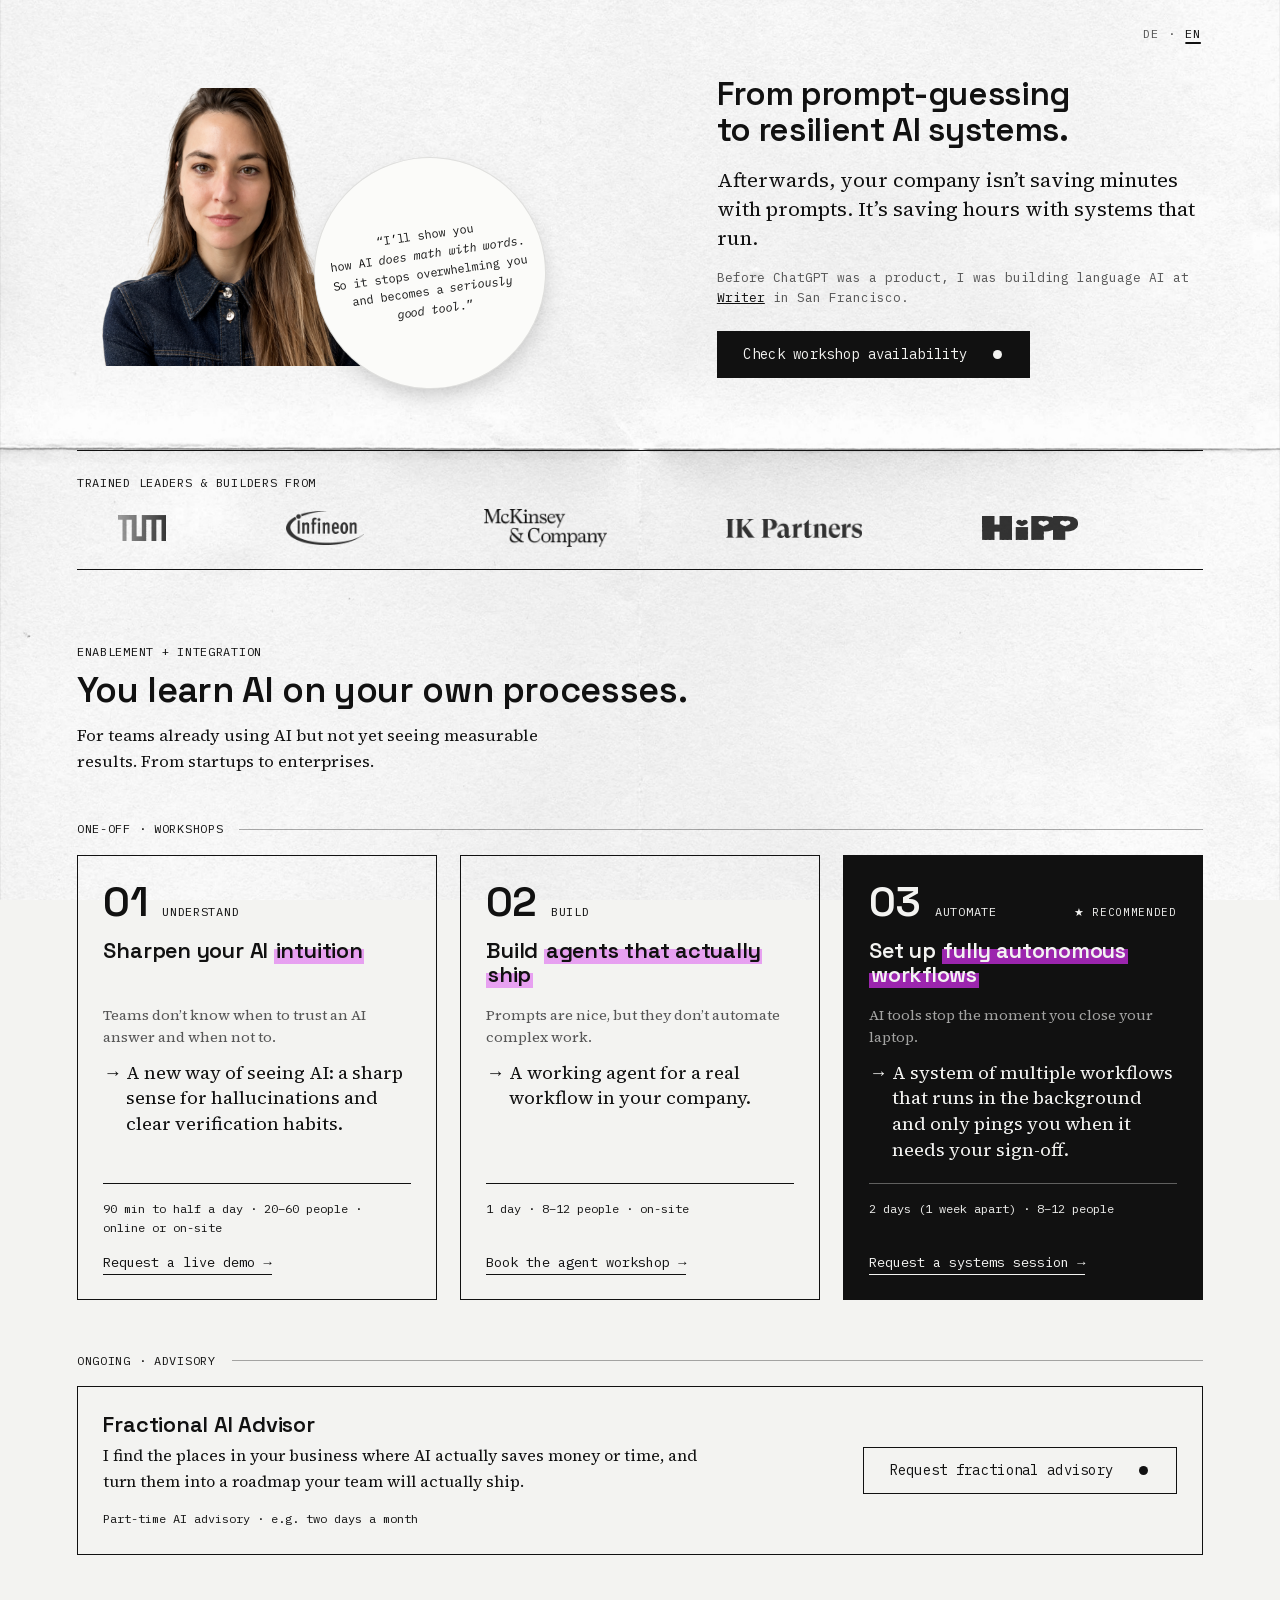
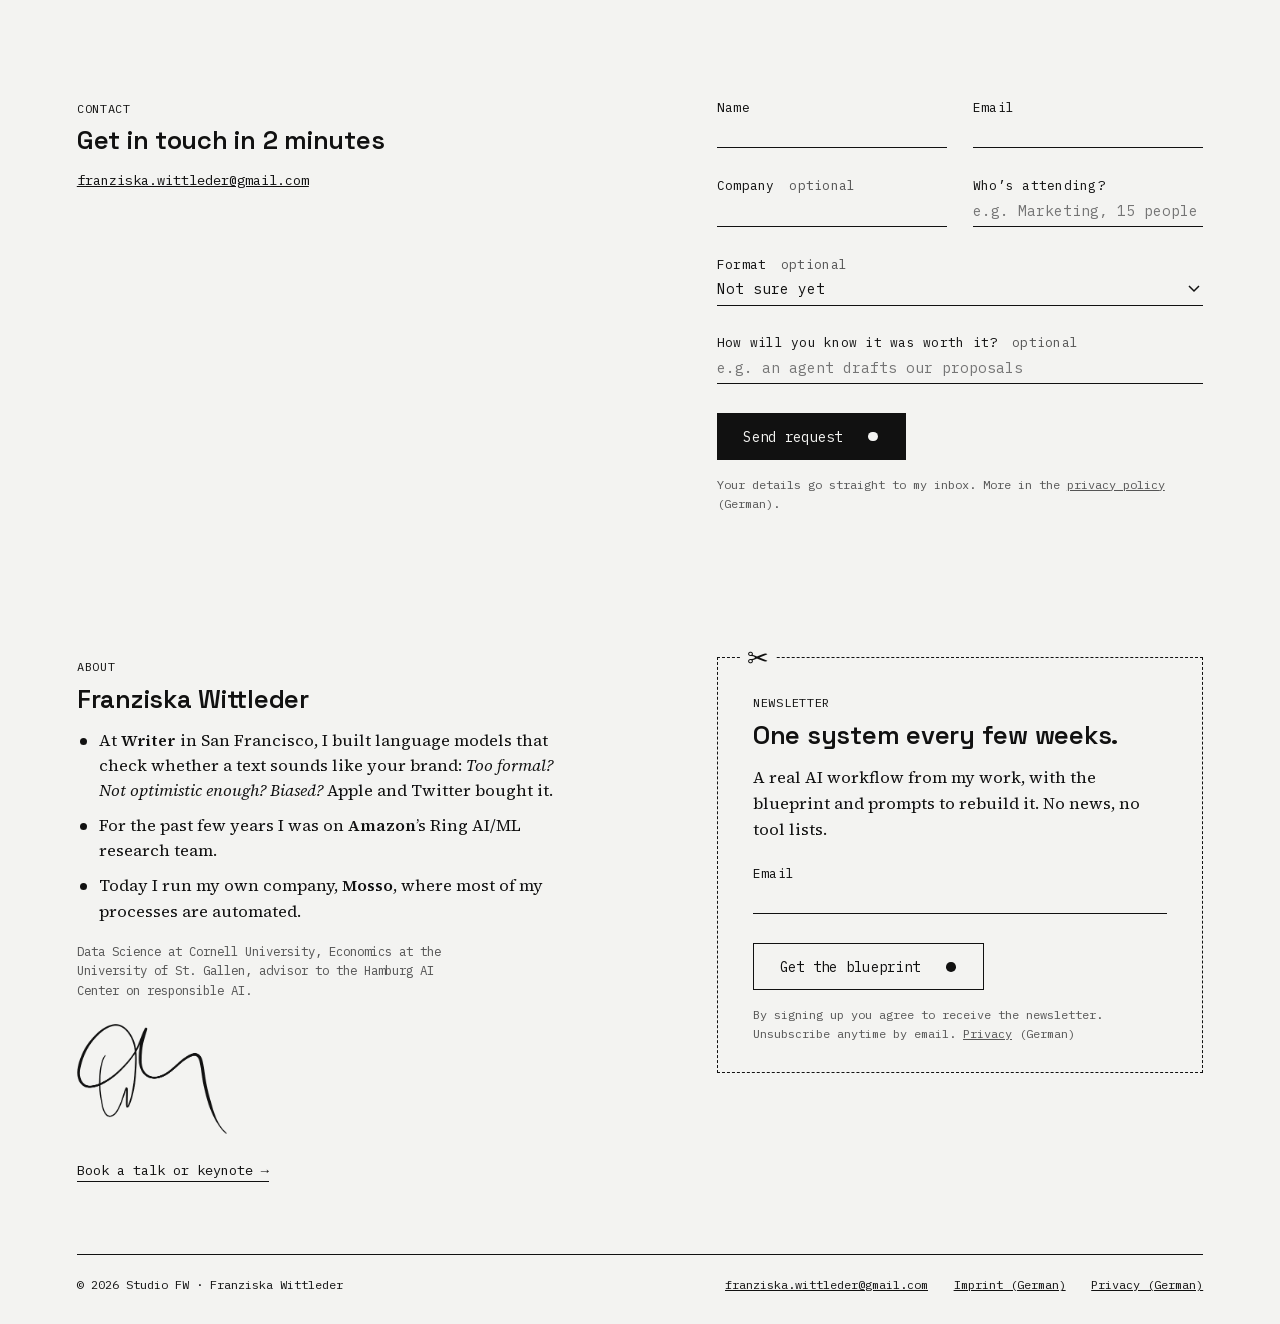
==== en/index.html @ 4290739c "Über: Hamburger AI Center für Responsible AI (DE/EN) Co-Authored-By: Claude Opus 5.5 <noreply@anthro" ====
<!doctype html>
<html lang="en">
<head>
  <meta charset="utf-8">
  <meta name="viewport" content="width=device-width, initial-scale=1, viewport-fit=cover">
  <meta name="theme-color" content="#f3f3f1">
  <title>Studio FW – AI workshops for teams</title>
  <meta name="description" content="AI workshops by Franziska Wittleder: from understanding AI to agents that ship to fully autonomous workflows.">
  <link rel="alternate" hreflang="de" href="https://www.studio-fw.com/">
  <link rel="alternate" hreflang="en" href="https://www.studio-fw.com/en/">
  <link rel="alternate" hreflang="x-default" href="https://www.studio-fw.com/">
  <link rel="stylesheet" href="../css/site.css?v=47">
</head>
<body>
  <nav class="lang-switch" aria-label="Choose language">
    <a href="../" lang="de" hreflang="de">DE</a>
    <span aria-hidden="true">·</span>
    <a href="./" lang="en" aria-current="page">EN</a>
  </nav>

  <main>

    <!-- Hero -->
    <section class="hero split">
      <div class="left">
        <figure class="portrait">
          <div class="photo-box">
            <img src="../img/portrait.png?v=2" alt="Franziska Wittleder">
          </div>
          <figcaption class="hero-quote"><span>“I’ll show you<br>how AI <em>does math with words</em>.<br>So it stops overwhelming you<br>and becomes a <em>seriously</em><br><em>good tool</em>.”</span></figcaption>
        </figure>
      </div>
      <div class="right">
        <h1>From prompt-guessing<br>to resilient AI&nbsp;systems.</h1>
        <div class="intro">
          <p class="promise">Afterwards, your company isn’t saving minutes with prompts. It’s saving hours with systems that run.</p>
          <p class="proof">Before ChatGPT was a product, I was building language AI at <a href="https://techcrunch.com/2026/08/13/writer-introduces-new-ai-model-and-upgraded-harness-to-contain-token-costs/" target="_blank" rel="noopener">Writer</a> in San Francisco.</p>
        </div>
        <a class="cta primary" href="#anfrage">Check workshop availability</a>
      </div>
    </section>

    <!-- Logo-Band -->
    <div class="logos">
      <p class="label">Trained leaders &amp; builders from</p>
      <div class="logo-row">
        <div class="logo-track">
          <div class="logo-set">
            <img class="tum" src="../img/logos/tum.png" alt="Technische Universität München">
            <img class="infineon" src="../img/logos/infineon.png" alt="Infineon">
            <img class="mckinsey" src="../img/logos/mckinsey.png" alt="McKinsey &amp; Company">
            <img class="ik" src="../img/logos/ik-partners.png" alt="IK Partners">
            <img class="hipp" src="../img/logos/hipp.png" alt="HiPP">
            <img class="dhl" src="../img/logos/dhl.png" alt="DHL">
          </div>
          <!-- second pass for the endless loop, hidden from screen readers -->
          <div class="logo-set" aria-hidden="true">
            <img class="tum" src="../img/logos/tum.png" alt="">
            <img class="infineon" src="../img/logos/infineon.png" alt="">
            <img class="mckinsey" src="../img/logos/mckinsey.png" alt="">
            <img class="ik" src="../img/logos/ik-partners.png" alt="">
            <img class="hipp" src="../img/logos/hipp.png" alt="">
            <img class="dhl" src="../img/logos/dhl.png" alt="">
          </div>
        </div>
      </div>
    </div>

    <!-- Framework -->
    <section id="framework">
      <div class="framework-head">
        <p class="label">Enablement + Integration</p>
        <h2>You learn AI on your own processes.</h2>
        <p class="for-whom">For teams already using AI but not yet seeing measurable results. From startups to enterprises.</p>
      </div>

      <p class="offer-kind">One-off · Workshops</p>
      <div class="phases">
      <article class="phase">
        <p class="phase-num"><span class="num">01</span><span class="verb">Understand</span></p>
        <h3>Sharpen your AI <mark class="hl">intuition</mark></h3>
        <p class="before">Teams don’t know when to trust an AI answer and when not to.</p>
        <p class="after">A new way of seeing AI: a sharp sense for hallucinations and clear verification habits.</p>
        <p class="facts">90 min to half a day · 20–60 people · online or on-site</p>
        <a class="phase-link" href="#anfrage" data-format="phase1">Request a live demo →</a>
      </article>

      <article class="phase">
        <p class="phase-num"><span class="num">02</span><span class="verb">Build</span></p>
        <h3>Build <mark class="hl">agents that actually ship</mark></h3>
        <p class="before">Prompts are nice, but they don’t automate complex work.</p>
        <p class="after">A working agent for a real workflow in your company.</p>
        <p class="facts">1 day · 8–12 people · on-site</p>
        <a class="phase-link" href="#anfrage" data-format="phase2">Book the agent workshop →</a>
      </article>

      <article class="phase featured">
        <p class="phase-num"><span class="num">03</span><span class="verb">Automate</span><span class="badge">★ Recommended</span></p>
        <h3>Set up <mark class="hl">fully autonomous workflows</mark></h3>
        <p class="before">AI tools stop the moment you close your laptop.</p>
        <p class="after">A system of multiple workflows that runs in the background and only pings you when it needs your sign-off.</p>
        <p class="facts">2 days (1 week apart) · 8–12 people</p>
        <a class="phase-link" href="#anfrage" data-format="phase3">Request a systems session →</a>
      </article>
      </div>

      <!-- Ongoing advisory: full width -->
      <p class="offer-kind offer-kind-later">Ongoing · Advisory</p>
      <div class="advisor">
        <div>
          <h3>Fractional AI Advisor</h3>
          <p class="advisor-text">I find the places in your business where AI actually saves money or time, and turn them into a roadmap your team will actually ship.</p>
          <p class="facts">Part-time AI advisory · e.g. two days a month</p>
        </div>
        <a class="cta" href="#anfrage" data-format="advisor">Request fractional advisory</a>
      </div>
    </section>

    <!-- Request form: fields in pairs -->
    <section id="anfrage" class="split contact">
      <div>
        <p class="label">Contact</p>
        <h2 style="margin-top:0.6rem">Get in touch in 2 minutes</h2>
        <a class="mail" href="mailto:franziska.wittleder@gmail.com">franziska.wittleder@gmail.com</a>
      </div>
      <div>
        <form id="request-form" data-subject="[EN] Anfrage">
          <div class="field-grid">
            <div class="field">
              <input id="r-name" name="name" type="text" autocomplete="name" required>
              <label for="r-name">Name</label>
            </div>
            <div class="field">
              <input id="r-email" name="email" type="email" autocomplete="email" required>
              <label for="r-email">Email</label>
            </div>
            <div class="field">
              <input id="r-company" name="company" type="text" autocomplete="organization">
              <label for="r-company">Company <span class="opt">optional</span></label>
            </div>
            <div class="field">
              <input id="r-who" name="who" type="text" placeholder="e.g. Marketing, 15 people" required>
              <label for="r-who">Who’s attending?</label>
            </div>
            <div class="field field-wide">
              <select id="r-format" name="format">
                <option value="offen">Not sure yet</option>
                <option value="phase1">Phase 1 – Sharpen your AI intuition</option>
                <option value="phase2">Phase 2 – Build agents that actually ship</option>
                <option value="phase3">Phase 3 – Fully autonomous workflows</option>
                <option value="talk">Talk / keynote</option>
                <option value="advisor">Ongoing advisory (fractional advisor)</option>
              </select>
              <label for="r-format">Format <span class="opt">optional</span></label>
            </div>
            <div class="field field-wide">
              <input id="r-goal" name="goal" type="text" placeholder="e.g. an agent drafts our proposals">
              <label for="r-goal">How will you know it was worth it? <span class="opt">optional</span></label>
            </div>
          </div>
          <input class="hp" type="text" name="_honey" tabindex="-1" autocomplete="off" aria-hidden="true">
          <button class="cta primary" type="submit">Send request</button>
          <p class="form-note">Your details go straight to my inbox. More in the <a href="../datenschutz.html#anfrage">privacy policy</a> (German).</p>
          <p class="form-error" hidden></p>
        </form>
        <p class="thanks" hidden>Thanks! Got it. I’ll get back to you within 24 hours with concrete dates.</p>
      </div>
    </section>

    <!-- About and newsletter side by side -->
    <section class="duo">
      <div class="about">
        <p class="label">About</p>
        <h2 style="margin-top:0.6rem">Franziska Wittleder</h2>
        <ul class="about-list">
          <li>At <strong>Writer</strong> in San Francisco, I built language models that check whether a text sounds like your brand: <em>Too formal? Not optimistic enough? Biased?</em> Apple and Twitter bought it.</li>
          <li>For the past few years I was on <strong>Amazon</strong>’s Ring AI/ML research team.</li>
          <li>Today I run my own company, <strong>Mosso</strong>, where most of my processes are automated.</li>
        </ul>
        <p class="about-small">Data Science at Cornell University, Economics at the University of St. Gallen, advisor to the Hamburg AI Center on responsible AI.</p>
        <img class="signature" src="../img/unterschrift.png" alt="Signature of Franziska Wittleder">
        <p class="about-links"><a class="phase-link" href="#anfrage" data-format="talk">Book a talk or keynote →</a></p>
      </div>

      <!-- Newsletter as a cut-out coupon -->
      <div class="coupon newsletter">
        <p class="label">Newsletter</p>
        <h2 style="margin-top:0.6rem">One system every few weeks.</h2>
        <p class="newsletter-lead">A real AI workflow from my work, with the blueprint and prompts to rebuild it. No news, no tool lists.</p>
        <form id="newsletter-form" data-subject="[EN] Newsletter-Anmeldung">
          <div class="field">
            <input id="email" name="email" type="email" autocomplete="email" required>
            <label for="email">Email</label>
          </div>
          <input class="hp" type="text" name="_honey" tabindex="-1" autocomplete="off" aria-hidden="true">
          <button class="cta" type="submit">Get the blueprint</button>
          <p class="form-note">By signing up you agree to receive the newsletter. Unsubscribe anytime by email. <a href="../datenschutz.html#newsletter">Privacy</a> (German)</p>
          <p class="form-error" hidden></p>
        </form>
        <p class="thanks" hidden>Thanks! You’re in.</p>
      </div>
    </section>
  </main>

  <footer>
    <span>© 2026 Studio FW · Franziska Wittleder</span>
    <nav class="footer-links">
      <a href="mailto:franziska.wittleder@gmail.com">franziska.wittleder@gmail.com</a>
      <a href="../impressum.html" hreflang="de">Imprint (German)</a>
      <a href="../datenschutz.html" hreflang="de">Privacy (German)</a>
    </nav>
  </footer>

  <script src="../js/forms.js?v=14"></script>
</body>
</html>
---- css/site.css ----
/* Schriften lokal (SIL Open Font License), kein Abruf bei Google */
@font-face {
  font-family: 'IBM Plex Mono';
  font-style: italic;
  font-weight: 400;
  font-display: swap;
  src: url('../fonts/ibm-plex-mono-400-italic.woff2') format('woff2');
  unicode-range: U+0000-00FF, U+0131, U+0152-0153, U+02BB-02BC, U+02C6, U+02DA, U+02DC, U+0304, U+0308, U+0329, U+2000-206F, U+20AC, U+2122, U+2191, U+2193, U+2212, U+2215, U+FEFF, U+FFFD;
}

@font-face {
  font-family: 'Source Serif 4';
  font-style: italic;
  font-weight: 400;
  font-display: swap;
  src: url('../fonts/source-serif-4-italic.woff2') format('woff2');
  unicode-range: U+0000-00FF, U+0131, U+0152-0153, U+02BB-02BC, U+02C6, U+02DA, U+02DC, U+0304, U+0308, U+0329, U+2000-206F, U+20AC, U+2122, U+2191, U+2193, U+2212, U+2215, U+FEFF, U+FFFD;
}

@font-face {
  font-family: 'Source Serif 4';
  font-style: normal;
  font-weight: 400;
  font-display: swap;
  src: url('../fonts/source-serif-4-normal.woff2') format('woff2');
  unicode-range: U+0000-00FF, U+0131, U+0152-0153, U+02BB-02BC, U+02C6, U+02DA, U+02DC, U+0304, U+0308, U+0329, U+2000-206F, U+20AC, U+2122, U+2191, U+2193, U+2212, U+2215, U+FEFF, U+FFFD;
}

@font-face {
  font-family: 'Source Serif 4';
  font-style: normal;
  font-weight: 600;
  font-display: swap;
  src: url('../fonts/source-serif-4-normal.woff2') format('woff2');
  unicode-range: U+0000-00FF, U+0131, U+0152-0153, U+02BB-02BC, U+02C6, U+02DA, U+02DC, U+0304, U+0308, U+0329, U+2000-206F, U+20AC, U+2122, U+2191, U+2193, U+2212, U+2215, U+FEFF, U+FFFD;
}

@font-face {
  font-family: 'IBM Plex Mono';
  font-style: normal;
  font-weight: 400;
  font-display: swap;
  src: url('../fonts/ibm-plex-mono-400.woff2') format('woff2');
  unicode-range: U+0000-00FF, U+0131, U+0152-0153, U+02BB-02BC, U+02C6, U+02DA, U+02DC, U+0304, U+0308, U+0329, U+2000-206F, U+20AC, U+2122, U+2191, U+2193, U+2212, U+2215, U+FEFF, U+FFFD;
}

@font-face {
  font-family: 'IBM Plex Mono';
  font-style: normal;
  font-weight: 500;
  font-display: swap;
  src: url('../fonts/ibm-plex-mono-500.woff2') format('woff2');
  unicode-range: U+0000-00FF, U+0131, U+0152-0153, U+02BB-02BC, U+02C6, U+02DA, U+02DC, U+0304, U+0308, U+0329, U+2000-206F, U+20AC, U+2122, U+2191, U+2193, U+2212, U+2215, U+FEFF, U+FFFD;
}

@font-face {
  font-family: 'Space Grotesk';
  font-style: normal;
  font-weight: 500;
  font-display: swap;
  src: url('../fonts/space-grotesk-500.woff2') format('woff2');
  unicode-range: U+0000-00FF, U+0131, U+0152-0153, U+02BB-02BC, U+02C6, U+02DA, U+02DC, U+0304, U+0308, U+0329, U+2000-206F, U+20AC, U+2122, U+2191, U+2193, U+2212, U+2215, U+FEFF, U+FFFD;
}

@font-face {
  font-family: 'Space Grotesk';
  font-style: normal;
  font-weight: 600;
  font-display: swap;
  src: url('../fonts/space-grotesk-500.woff2') format('woff2');
  unicode-range: U+0000-00FF, U+0131, U+0152-0153, U+02BB-02BC, U+02C6, U+02DA, U+02DC, U+0304, U+0308, U+0329, U+2000-206F, U+20AC, U+2122, U+2191, U+2193, U+2212, U+2215, U+FEFF, U+FFFD;
}

:root {
  --ink: #111;
  --muted: #555;
  --paper: #f3f3f1;
  --serif: "Source Serif 4", Georgia, serif;
  --mono: "IBM Plex Mono", ui-monospace, Menlo, monospace;
  --plum: #8e4585;
  --neon-plum: 214, 46, 240; /* Neon-Pflaume als RGB, für Marker mit Transparenz */
  --gutter: 6vw;
}

* { box-sizing: border-box; margin: 0; padding: 0; }

html { scroll-behavior: smooth; }

body {
  min-height: 100vh;
  background-color: var(--paper);
  font-family: "IBM Plex Mono", ui-monospace, Menlo, monospace;
  color: var(--ink);
  overflow-x: hidden;
}

/* Papier-Foto hochkant: Knick liegt waagerecht in der Mitte */
body::before {
  content: "";
  position: fixed;
  inset: 0;
  pointer-events: none;
  z-index: 0;
  background: url("../img/paper-hoch.jpg") center / cover no-repeat;
}

main {
  position: relative;
  z-index: 1;
}

/* Grundraster: zwei Papierhälften */
.split {
  display: grid;
  grid-template-columns: 1fr 1fr;
}

.split > * {
  padding: 0 var(--gutter);
}

section {
  padding: 8vh 0;
}

h1, h2, h3 {
  font-family: "Space Grotesk", system-ui, sans-serif;
  font-weight: 600;
  letter-spacing: -0.01em;
}

h2 {
  font-size: clamp(1.4rem, 2vw, 1.85rem);
  line-height: 1.08;
}

/* Fließtext in Serif (warm, gut lesbar); Mono bleibt für Labels, Buttons, Eckdaten */
p,
dd,
.legal li {
  font-family: var(--serif);
  font-size: 1.02rem;
  line-height: 1.6;
}

.label,
.phase-num,
.verb,
.form-note,
.form-error {
  font-family: var(--mono);
}

.label {
  font-size: 0.75rem;
  letter-spacing: 0.06em;
  text-transform: uppercase;
}

a { color: inherit; }

/* ---------- Sprachschalter DE · EN ---------- */
.lang-switch {
  position: absolute;
  top: 1.1rem;
  right: var(--gutter);
  z-index: 3;
  display: flex;
  align-items: center;
  gap: 0.45rem;
  font-family: var(--mono);
  font-size: 0.75rem;
  letter-spacing: 0.06em;
  color: var(--muted);
}

.lang-switch a {
  display: inline-flex;
  align-items: center;
  min-height: 32px;
  padding: 0 0.15rem;
  color: var(--muted);
  text-decoration: none;
}

.lang-switch a:hover { color: var(--ink); }

.lang-switch a[aria-current="page"] {
  color: var(--ink);
  text-decoration: underline;
  text-decoration-thickness: 1.5px;
  text-underline-offset: 4px;
}

/* ---------- Hero ---------- */
/* Hero füllt genau die obere Papierhälfte: alles Wichtige steht über dem Knick */
.hero {
  min-height: 50vh;
  min-height: 50svh;
  align-items: center;
  padding: 3.5vh 0 3vh;
}

.hero .left {
  display: flex;
  justify-content: center;
}

/* Foto mit Zitat rechts daneben */
.portrait {
  display: flex;
  align-items: center;
  max-width: 100%;
}

.photo-box {
  flex: none;
  /* Breite so, dass das Foto über den Knick passt */
  /* Format kommt aus dem Foto selbst (von Franziska zugeschnitten) */
  width: min(21vw, 300px, calc((50vh - 100px) * 0.95));
}

/* Zitat als runder Aufkleber, ragt leicht ins Foto */
.hero-quote {
  position: relative;
  z-index: 1;
  flex: none;
  display: flex;
  align-items: center;
  justify-content: center;
  width: 14.5rem;
  height: 14.5rem;
  margin-left: -3rem;
  margin-top: 20%;
  border-radius: 50%;
  background: #fbfbf9;
  border: 1px solid rgba(17, 17, 17, 0.12);
  box-shadow: 0 10px 24px -8px rgba(0, 0, 0, 0.25);
  transform: rotate(-8deg);
  text-align: center;
  white-space: nowrap;
  font-family: var(--mono);
  font-size: 0.74rem;
  line-height: 1.6;
}


.photo-box img {
  display: block;
  width: 100%;
  height: auto;
}

.hero h1 {
  font-size: clamp(1.7rem, min(2.6vw, 4.4vh), 2.4rem);
  line-height: 1.06;
  max-width: 22ch;
}

.hero .intro {
  margin-top: 1.2rem;
  max-width: 34rem;
}

/* ein Satz Versprechen, darunter der Beweis als ruhige Zeile */
.hero .promise {
  font-size: 1.25rem;
  line-height: 1.45;
}

.hero .proof {
  margin-top: 0.9rem;
  font-family: var(--mono);
  font-size: 0.8rem;
  line-height: 1.6;
  color: var(--muted);
}

.hero .proof a { color: var(--ink); }

.hero .cta { margin-top: 1.4rem; }

/* Button mit Punkt */
.cta {
  display: inline-flex;
  align-items: center;
  gap: 1.6rem;
  padding: 0.85rem 1.7rem 0.85rem 1.6rem;
  border: 1.5px solid var(--ink);
  background: transparent;
  font: inherit;
  font-size: 0.88rem;
  letter-spacing: 0.02em;
  color: var(--ink);
  text-decoration: none;
  cursor: pointer;
  transition: background-color 0.2s, color 0.2s;
}

.cta::after {
  content: "";
  flex: none;
  width: 0.6rem;
  height: 0.6rem;
  border-radius: 50%;
  background: currentColor;
}

.cta:hover,
.cta:focus-visible {
  background: var(--ink);
  color: var(--paper);
  outline: none;
}

/* Hauptaktion: in Tinte gefüllt, damit sie sich von Nebenaktionen abhebt */
.cta.primary {
  background: var(--ink);
  color: var(--paper);
}

.cta.primary:hover,
.cta.primary:focus-visible {
  background: transparent;
  color: var(--ink);
}

/* ---------- Logo-Band ---------- */
.logos {
  padding: 2.4vh 0;
  border-top: 1.5px solid var(--ink);
  border-bottom: 1.5px solid var(--ink);
  margin: 0 var(--gutter);
}

.logo-row {
  margin-top: 1.1rem;
  overflow: hidden;
  container-type: inline-size;
  /* weiche Kanten links und rechts */
  -webkit-mask-image: linear-gradient(to right, transparent, #000 8%, #000 92%, transparent);
          mask-image: linear-gradient(to right, transparent, #000 8%, #000 92%, transparent);
}

/* Laufband: zwei gleiche Durchläufe, jeder genau so breit wie das sichtbare Band.
   So ist zu jedem Zeitpunkt jedes Logo genau einmal zu sehen. */
.logo-track {
  display: flex;
  width: max-content;
  animation: logos-laufen 40s linear infinite;
}
.logo-row:hover .logo-track { animation-play-state: paused; }

.logo-set {
  flex: none;
  display: flex;
  align-items: center;
  justify-content: space-around;
  gap: 2.4rem;
  min-width: calc(100cqw + 12rem);
  padding-right: 2.4rem;
}

@keyframes logos-laufen {
  from { transform: translateX(0); }
  to   { transform: translateX(-50%); }
}

/* Wer weniger Bewegung will, sieht die Logos ruhig nebeneinander */
@media (prefers-reduced-motion: reduce) {
  .logo-row { -webkit-mask-image: none; mask-image: none; }
  .logo-track { animation: none; width: auto; }
  .logo-set { min-width: 0; width: 100%; flex-wrap: wrap; justify-content: space-between; gap: 1.6rem 2.4rem; padding-right: 0; }
  .logo-set[aria-hidden="true"] { display: none; }
}

/* Höhen optisch angeglichen: breite Wortmarken kleiner, kompakte größer */
.logo-row img {
  display: block;
  height: 24px;
  width: auto;
  opacity: 0.85;
}

.logo-row .tum { height: 26px; }
.logo-row .mckinsey { height: 38px; opacity: 1; }
.logo-row .ik { height: 19px; }
.logo-row .infineon { height: 34px; }
.logo-row .hipp { height: 24px; }
.logo-row .dhl { height: 17px; }

/* ---------- Framework: das Herzstück der Seite ---------- */
.framework-head { margin: 0 var(--gutter); }
.framework-head h2 {
  margin-top: 0.6rem;
  max-width: 36ch;
  font-size: clamp(1.8rem, 2.8vw, 2.6rem);
}

/* Drei Phasen als Karten nebeneinander */
.phases {
  display: grid;
  grid-template-columns: repeat(3, 1fr);
  grid-template-rows: repeat(6, auto);
  column-gap: 1.4rem;
  row-gap: 0;
  margin: 5vh var(--gutter) 0;
}

/* Subgrid: gleiche Zeilen aller Karten stehen auf gleicher Höhe */
.phase {
  display: grid;
  grid-row: span 6;
  grid-template-rows: subgrid;
  row-gap: 0;
  padding: 1.6rem 1.6rem 1.5rem;
  border: 1.5px solid var(--ink);
}

/* Kopfzeile: Nummer · Stichwort (· Empfehlung) */
.phase-num {
  display: flex;
  align-items: baseline;
  gap: 0.9rem;
  font-size: 0.75rem;
  letter-spacing: 0.06em;
  text-transform: uppercase;
}

.phase-num .num {
  font-family: "Space Grotesk", system-ui, sans-serif;
  font-weight: 600;
  font-size: 2.6rem;
  line-height: 1;
  letter-spacing: -0.02em;
}

.phase-num { flex-wrap: wrap; }
.phase-num .badge { margin-left: auto; white-space: nowrap; }

.phase h3 {
  margin-top: 1rem;
  font-size: clamp(1.25rem, 1.7vw, 1.55rem);
  line-height: 1.12;
}

/* Vorher → Nachher statt Labels */
.phase .before {
  margin-top: 1.1rem;
  font-size: 0.9rem;
  line-height: 1.5;
  color: var(--muted);
}

.phase .after {
  margin-top: 0.7rem;
  padding-left: 1.4rem;
  text-indent: -1.4rem;
  font-size: 1.15rem;
  line-height: 1.4;
}

.phase .after::before {
  content: "→";
  display: inline-block;
  width: 1.4rem;
  text-indent: 0;
}

.phase .facts {
  align-self: start;
  margin-top: 1.3rem;
  padding-top: 0.9rem;
  border-top: 1px solid currentColor;
  font-family: var(--mono);
  font-size: 0.75rem;
  line-height: 1.6;
}

.phase-link {
  justify-self: start;
  align-self: start;
  margin-top: 1rem;
  font-size: 0.85rem;
  text-decoration: none;
  border-bottom: 1.5px solid currentColor;
  padding-bottom: 0.15rem;
}

.phase-link:hover { border-bottom-width: 3px; }

/* Trennzeile: einmalig (Workshops) vs. laufend (Begleitung) */
.offer-kind {
  display: flex;
  align-items: center;
  gap: 1rem;
  margin: 5vh var(--gutter) 1rem;
  font-family: var(--mono);
  font-size: 0.75rem;
  letter-spacing: 0.06em;
  text-transform: uppercase;
}

.offer-kind::after {
  content: "";
  flex: 1;
  height: 1px;
  background: currentColor;
  opacity: 0.35;
}

.offer-kind-later { margin-top: 3.2rem; }
.offer-kind + .phases { margin-top: 0; }
.offer-kind + .advisor { margin-top: 0; }

/* Laufende Begleitung: ein Kasten über die ganze Breite unter den Phasen */
.advisor {
  display: flex;
  align-items: center;
  justify-content: space-between;
  gap: 1.5rem 3rem;
  margin: 0 var(--gutter);
  padding: 1.6rem;
  border: 1.5px solid var(--ink);
}

.advisor h3 {
  font-size: clamp(1.25rem, 1.7vw, 1.55rem);
  line-height: 1.12;
}

.advisor-text {
  margin-top: 0.4rem;
  font-size: 1rem;
}

.advisor > div { max-width: 60ch; }
.advisor .facts { margin-top: 0.9rem; padding-top: 0; border-top: 0; font-family: var(--mono); font-size: 0.75rem; }
.advisor .cta { flex: none; }

.for-whom {
  margin-top: 0.8rem;
  max-width: 54ch;
}

/* Kernbegriffe in den Phasen-Titeln: Marker in Pflaume */
mark.hl {
  color: inherit;
  background: linear-gradient(transparent 45%, rgba(var(--neon-plum), 0.42) 45%, rgba(var(--neon-plum), 0.42) 100%);
  padding: 0 0.08em;
  -webkit-box-decoration-break: clone;
          box-decoration-break: clone;
}

.phase.featured mark.hl {
  background: linear-gradient(transparent 45%, rgba(var(--neon-plum), 0.7) 45%, rgba(var(--neon-plum), 0.7) 100%);
}

/* Phase 3 = Empfehlung: in Tinte gedruckt */
.phase.featured {
  background: var(--ink);
  color: var(--paper);
}

.phase.featured .before { color: rgba(243, 243, 241, 0.65); }
.phase.featured .facts { border-top-color: rgba(243, 243, 241, 0.35); }

.badge {
  font-size: 0.68rem;
  letter-spacing: 0.06em;
  text-transform: uppercase;
}

/* ---------- Formulare ---------- */
form { max-width: 520px; }

.field {
  display: flex;
  flex-direction: column;
  margin-bottom: 1.8rem;
}

/* Beschriftung über dem Feld: klar, was wozu gehört */
.field input,
.field select {
  order: 2;
  width: 100%;
  padding: 0.4rem 0;
  border: 0;
  border-bottom: 1.5px solid var(--ink);
  border-radius: 0;
  background: transparent;
  font: inherit;
  font-size: 0.9rem;
  color: var(--ink);
  outline: none;
  appearance: none;
}

.field select {
  background: url("data:image/svg+xml;utf8,<svg xmlns='http://www.w3.org/2000/svg' width='12' height='8'><path d='M1 1l5 5 5-5' fill='none' stroke='%23111' stroke-width='1.5'/></svg>") right 0.2rem center / 12px 8px no-repeat;
  cursor: pointer;
}

.field input:focus,
.field select:focus { border-bottom-width: 2.5px; }

.field label {
  order: 1;
  font-size: 0.8rem;
  letter-spacing: 0.02em;
}

.field label .opt {
  margin-left: 0.4rem;
  color: var(--muted);
}

.form-note {
  margin-top: 0.9rem;
  font-size: 0.75rem;
  color: var(--muted);
}

.contact .lead { margin-top: 1rem; max-width: 42ch; }

.contact .mail {
  display: inline-block;
  margin-top: 1rem;
  font-size: 0.85rem;
}

/* ---------- Über ---------- */
.about p { max-width: 54ch; }
.about p + p { margin-top: 0.7rem; }

.signature {
  display: block;
  width: 150px;
  height: auto;
  margin-top: 1.4rem;
}

.about-links {
  margin-top: 1.6rem;
  font-family: var(--mono);
  font-size: 0.85rem;
}

/* ---------- Newsletter ---------- */
.newsletter-lead { max-width: 46ch; margin: 0.9rem 0 1.4rem; }

/* Felder paarweise nebeneinander: halbe Höhe */
.field-grid {
  display: grid;
  grid-template-columns: 1fr 1fr;
  column-gap: 1.6rem;
}

/* Feld über beide Spalten */
.field-wide { grid-column: 1 / -1; }

/* ---------- Über + Newsletter nebeneinander ---------- */
.duo {
  display: grid;
  grid-template-columns: 1fr 1fr;
  align-items: start;
}

.duo > * { margin: 0 var(--gutter); }

.about-text { margin-top: 0.9rem; }

/* Über als Aufzählung: ein Punkt pro Station */
.about-list {
  list-style: none;
  margin-top: 0.9rem;
  max-width: 54ch;
}

.about-list li {
  position: relative;
  padding-left: 1.4rem;
  font-family: var(--serif);
  font-size: 1.02rem;
  line-height: 1.55;
}

.about-list li + li { margin-top: 0.6rem; }

.about-list li::before {
  /* derselbe runde Punkt wie in den Buttons */
  content: "";
  position: absolute;
  left: 0.2rem;
  top: 0.6em;
  width: 0.45rem;
  height: 0.45rem;
  border-radius: 50%;
  background: var(--ink);
}

.about-list strong { font-weight: 600; }
.about-text + .about-text { margin-top: 0.6rem; }
.about-text strong { font-weight: 600; }


.about-small {
  margin-top: 1.1rem;
  font-family: var(--mono);
  font-size: 0.78rem;
  line-height: 1.6;
  color: var(--muted);
}

/* Newsletter wie ein Abschnitt zum Ausschneiden */
.coupon {
  position: relative;
  padding: 2.2rem 2.2rem 1.8rem;
  border: 1.5px dashed var(--ink);
}

.coupon::before {
  content: "✂";
  position: absolute;
  top: -1.05rem;
  left: 1.4rem;
  padding: 0 0.4rem;
  background: var(--paper);
  font-size: 1.6rem;
  line-height: 1.3;
}

.thanks { font-family: var(--serif); font-size: 1.02rem; line-height: 1.55; }

.form-error {
  margin-top: 0.9rem;
  font-size: 0.8rem;
  color: #a12a1a;
}

/* Honigtopf gegen Spam-Bots, für Menschen unsichtbar */
.hp { position: absolute; left: -9999px; }

/* ---------- Footer ---------- */
footer {
  position: relative;
  z-index: 1;
  margin: 0 var(--gutter);
  padding: 1.4rem 0 2rem;
  border-top: 1.5px solid var(--ink);
  display: flex;
  justify-content: space-between;
  flex-wrap: wrap;
  gap: 1rem;
  font-size: 0.75rem;
}

.footer-links {
  display: flex;
  flex-wrap: wrap;
  gap: 0.4rem 1.6rem;
}

.form-note a { color: inherit; }


/* ---------- Handy ---------- */
@media (max-width: 760px) {
  :root { --gutter: 16px; }

  .split { grid-template-columns: 1fr; }
  .split > * + * { margin-top: 1.4rem; }

  section { padding: 5vh 0; }

  .field-grid { grid-template-columns: 1fr; }

  .duo { grid-template-columns: 1fr; row-gap: 3rem; }
  .coupon { padding: 1.8rem 1.2rem 1.4rem; }

  .hero { padding: 3vh 0 4vh; }
  .lang-switch { top: 0.6rem; }
  .lang-switch a { min-height: 44px; }
  .hero .left { justify-content: flex-start; }
  /* Foto kleiner, damit die Headline auf dem ersten Bildschirm steht */
  .hero { min-height: 0; }
  .photo-box { width: 52vw; max-width: 220px; }
  /* Handy: Zettel unter dem Foto, leicht überlappend */
  .portrait { flex-direction: column; align-items: flex-start; }
  .hero-quote { width: 12.5rem; height: 12.5rem; margin: -5.5rem 0 0 calc(52vw - 5rem); font-size: 0.66rem; }
  .hero h1 { font-size: 1.85rem; }
  .hero .promise { font-size: 1.12rem; }

  /* Buttons über die volle Breite, Text in einer Zeile */
  .cta {
    width: 100%;
    justify-content: space-between;
    padding: 1rem 1.2rem;
    font-size: 0.9rem;
  }

  /* ab 16px zoomt iOS beim Antippen nicht mehr in die Felder */
  .field input,
  .field select { font-size: 16px; padding: 0.55rem 0; }

  /* Links mit genug Fläche zum Tippen (mind. 44px hoch) */
  .phase-link,
  .contact .mail,
  footer a {
    display: inline-flex;
    align-items: center;
    min-height: 44px;
  }

  .phase-link { border-bottom: 0; text-decoration: underline; text-underline-offset: 4px; text-decoration-thickness: 1.5px; }

  .label,
  .phase-num { font-size: 0.78rem; }

  .logo-track { animation-duration: 28s; }
  .logo-set { gap: 2.2rem; padding-right: 2.2rem; }

  footer { flex-direction: column; gap: 0.2rem; padding-bottom: calc(2rem + env(safe-area-inset-bottom)); }
  .footer-links { flex-direction: column; gap: 0; }

  .phases { grid-template-columns: 1fr; grid-template-rows: none; row-gap: 1rem; }
  .phase { display: flex; flex-direction: column; grid-row: auto; }
  .phase { padding: 1.4rem 1.2rem 1.3rem; }
  .advisor { flex-direction: column; align-items: stretch; padding: 1.4rem 1.2rem; }
  .advisor .cta { font-size: 0.82rem; gap: 0.8rem; padding: 0.95rem 1rem; letter-spacing: 0; white-space: nowrap; }
  .offer-kind { margin-top: 3vh; }
  .offer-kind-later { margin-top: 2.4rem; }
}

/* ---------- Rechtsseiten (Impressum, Datenschutz) ---------- */
.legal {
  position: relative;
  z-index: 1;
  max-width: 720px;
  padding: 6vh var(--gutter) 8vh;
}

.legal .back {
  display: inline-flex;
  align-items: center;
  min-height: 44px;
  font-size: 0.85rem;
}

.legal h1 {
  margin-top: 2rem;
  font-size: clamp(1.6rem, 2.6vw, 2.2rem);
  line-height: 1.08;
}

.legal h2 {
  margin-top: 2.4rem;
  font-size: 1.1rem;
}

.legal h3 {
  margin-top: 1.4rem;
  font-size: 0.95rem;
}

.legal p,
.legal li {
  margin-top: 0.6rem;
  font-size: 0.88rem;
  line-height: 1.6;
}

.legal ul { padding-left: 1.2rem; }

.legal .stand {
  margin-top: 3rem;
  font-size: 0.75rem;
  color: var(--muted);
}
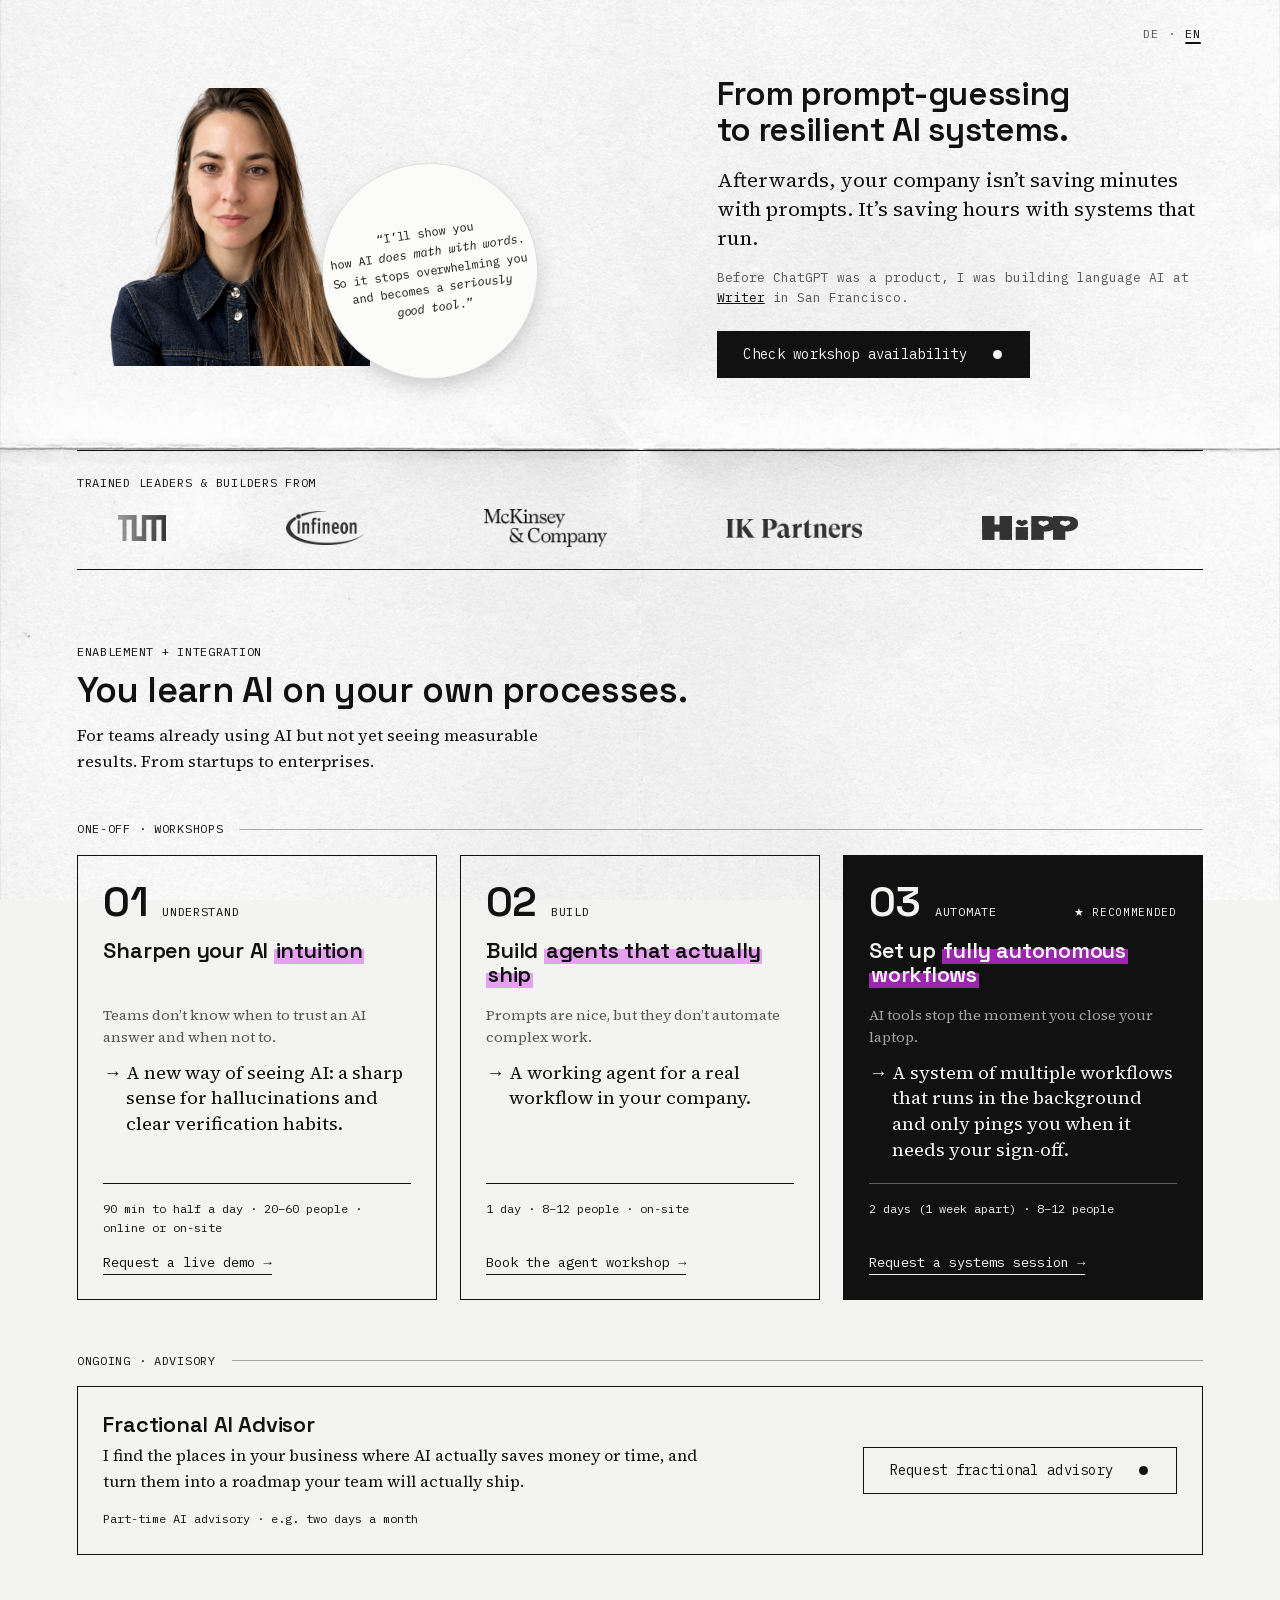
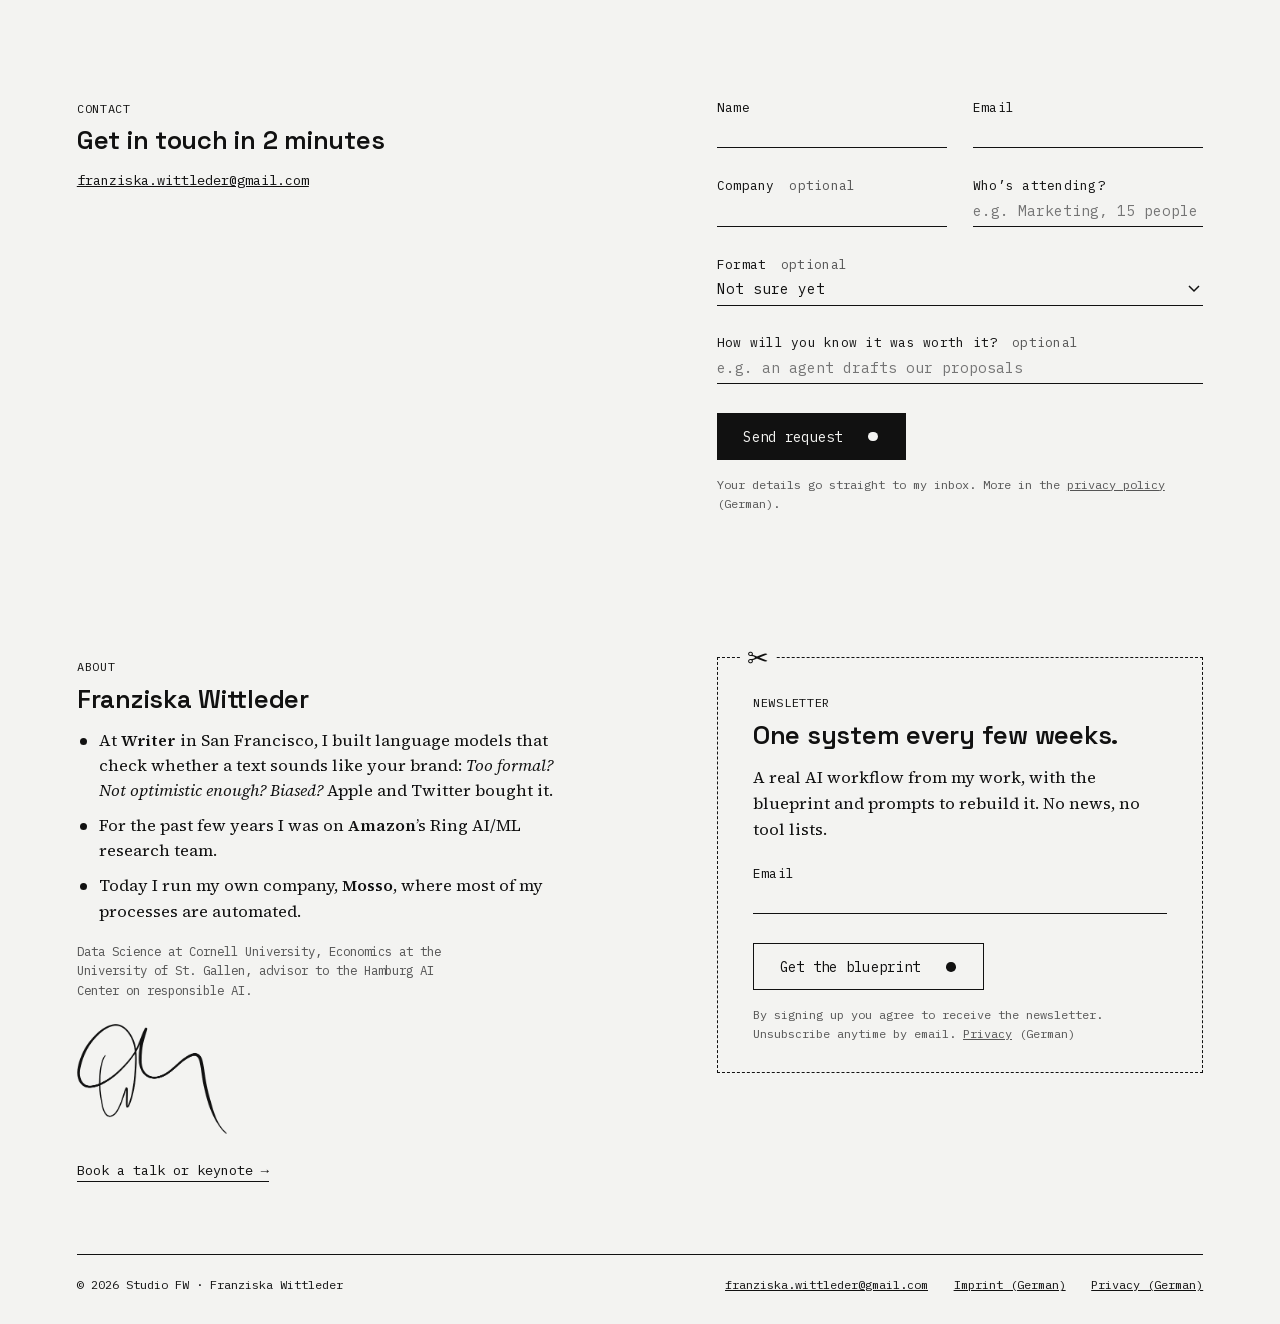
==== commit 55ca6f49: "Hero: Zitat-Kreis etwas kleiner, Schrift gleich Co-Authored-By: Claude Opus 5.5 <noreply@anthropic.c" ====
--- a/en/index.html
+++ b/en/index.html
@@ -9,7 +9,7 @@
   <link rel="alternate" hreflang="de" href="https://www.studio-fw.com/">
   <link rel="alternate" hreflang="en" href="https://www.studio-fw.com/en/">
   <link rel="alternate" hreflang="x-default" href="https://www.studio-fw.com/">
-  <link rel="stylesheet" href="../css/site.css?v=47">
+  <link rel="stylesheet" href="../css/site.css?v=48">
 </head>
 <body>
   <nav class="lang-switch" aria-label="Choose language">
--- a/css/site.css
+++ b/css/site.css
@@ -228,8 +228,8 @@
   display: flex;
   align-items: center;
   justify-content: center;
-  width: 14.5rem;
-  height: 14.5rem;
+  width: 13.5rem;
+  height: 13.5rem;
   margin-left: -3rem;
   margin-top: 20%;
   border-radius: 50%;
@@ -788,7 +788,7 @@
   .photo-box { width: 52vw; max-width: 220px; }
   /* Handy: Zettel unter dem Foto, leicht überlappend */
   .portrait { flex-direction: column; align-items: flex-start; }
-  .hero-quote { width: 12.5rem; height: 12.5rem; margin: -5.5rem 0 0 calc(52vw - 5rem); font-size: 0.66rem; }
+  .hero-quote { width: 12rem; height: 12rem; margin: -5.5rem 0 0 calc(52vw - 5rem); font-size: 0.66rem; }
   .hero h1 { font-size: 1.85rem; }
   .hero .promise { font-size: 1.12rem; }
 
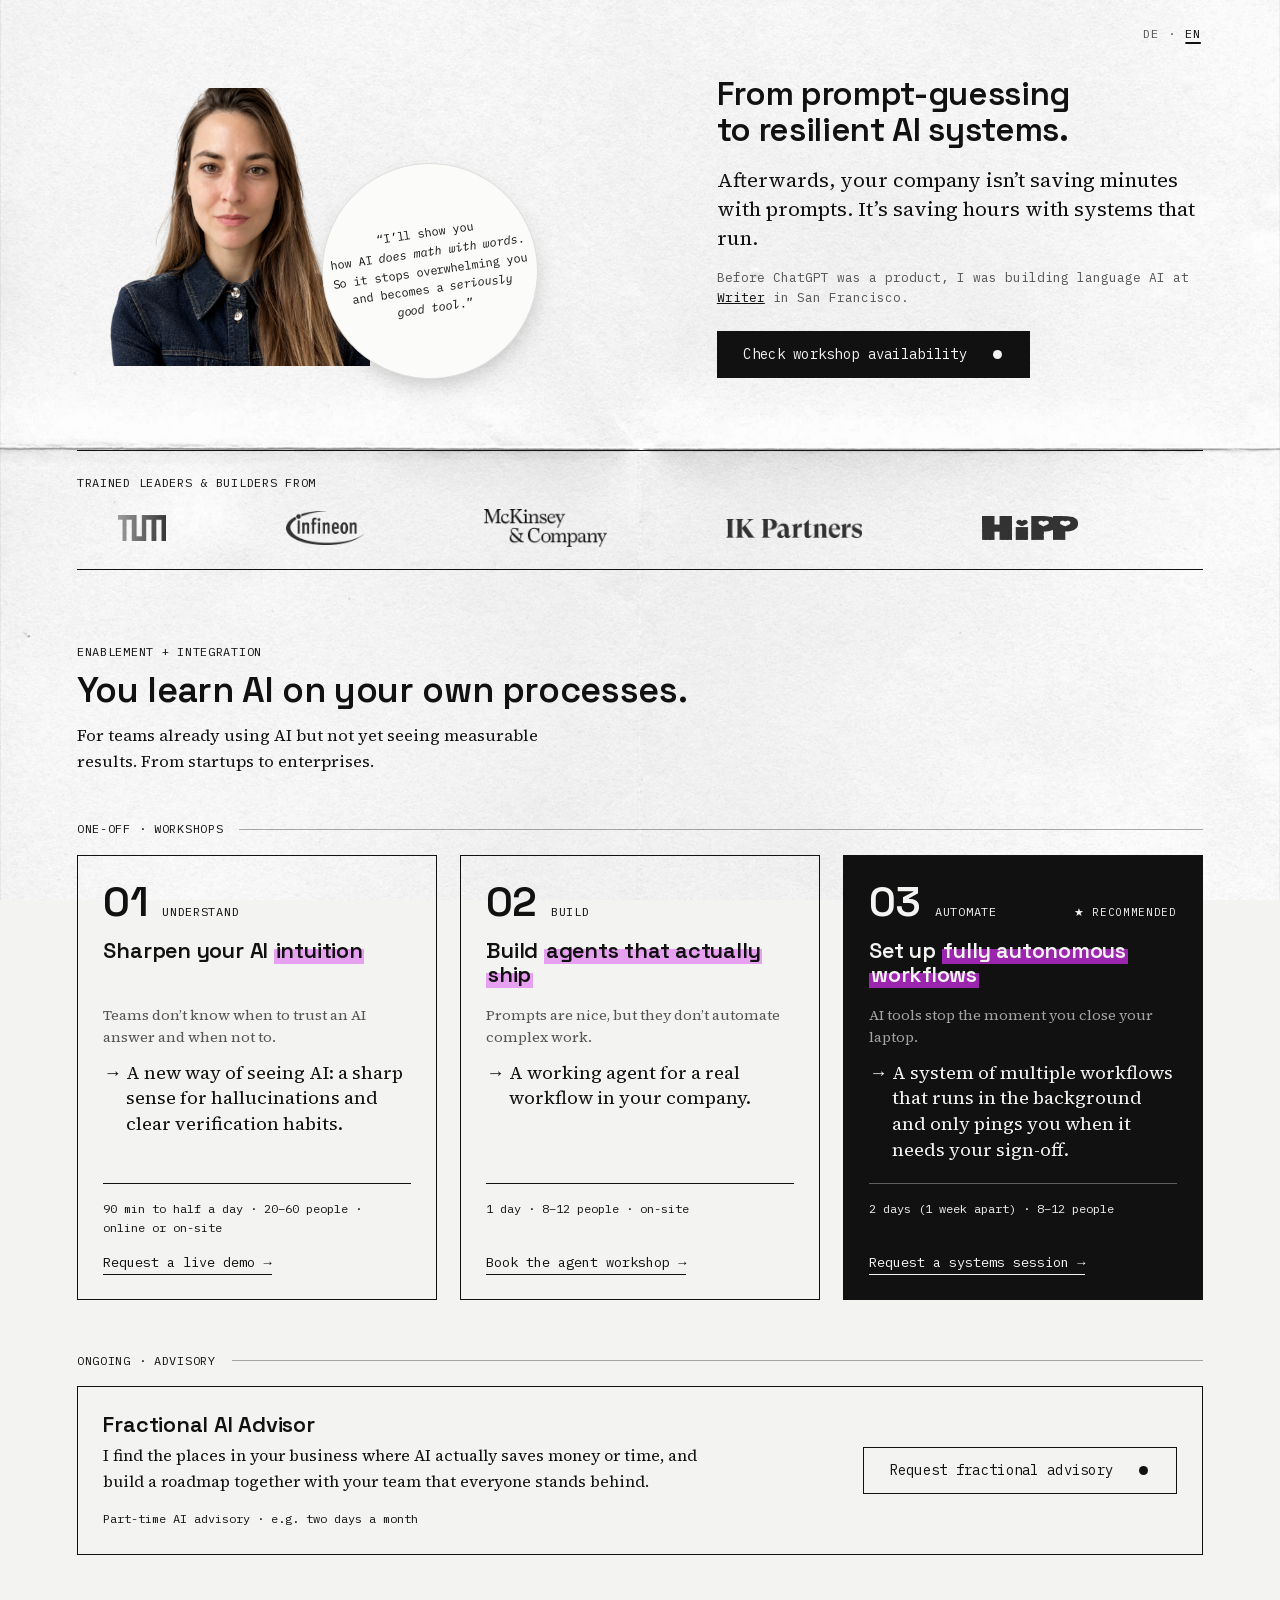
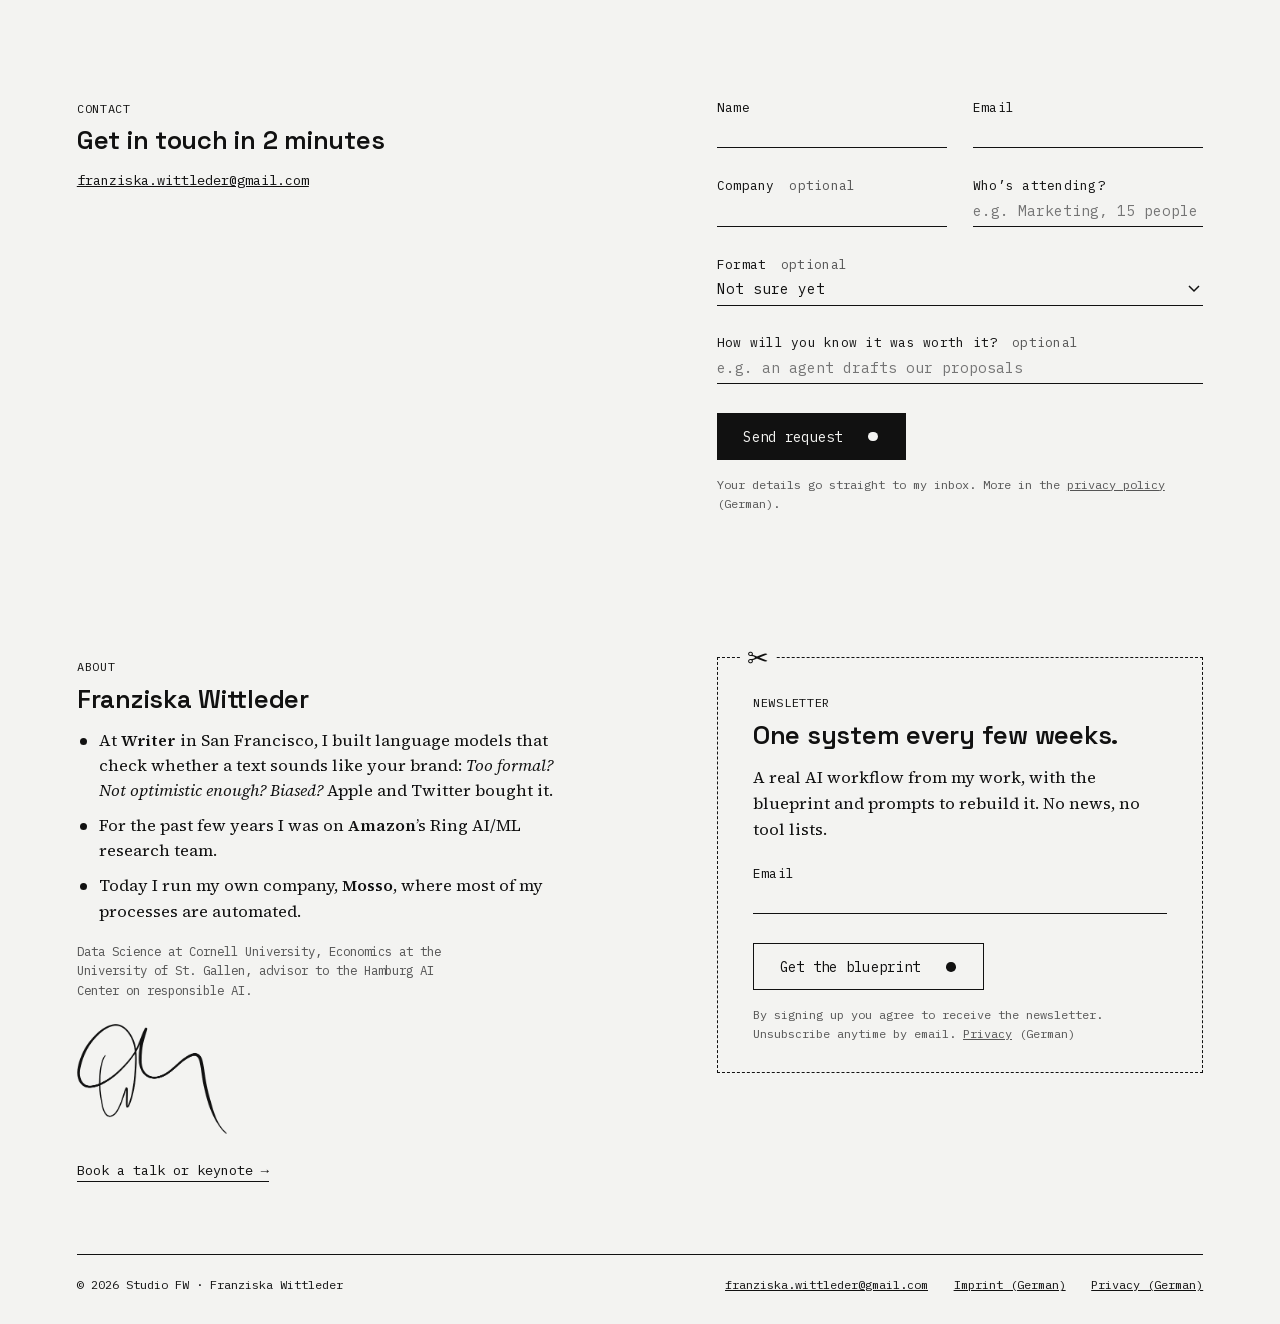
==== commit 254e9b1c: "Advisor: Roadmap, hinter der alle stehen (DE/EN) Co-Authored-By: Claude Opus 5.5 <noreply@anthropic." ====
--- a/en/index.html
+++ b/en/index.html
@@ -109,7 +109,7 @@
       <div class="advisor">
         <div>
           <h3>Fractional AI Advisor</h3>
-          <p class="advisor-text">I find the places in your business where AI actually saves money or time, and turn them into a roadmap your team will actually ship.</p>
+          <p class="advisor-text">I find the places in your business where AI actually saves money or time, and build a roadmap together with your team that everyone stands behind.</p>
           <p class="facts">Part-time AI advisory · e.g. two days a month</p>
         </div>
         <a class="cta" href="#anfrage" data-format="advisor">Request fractional advisory</a>
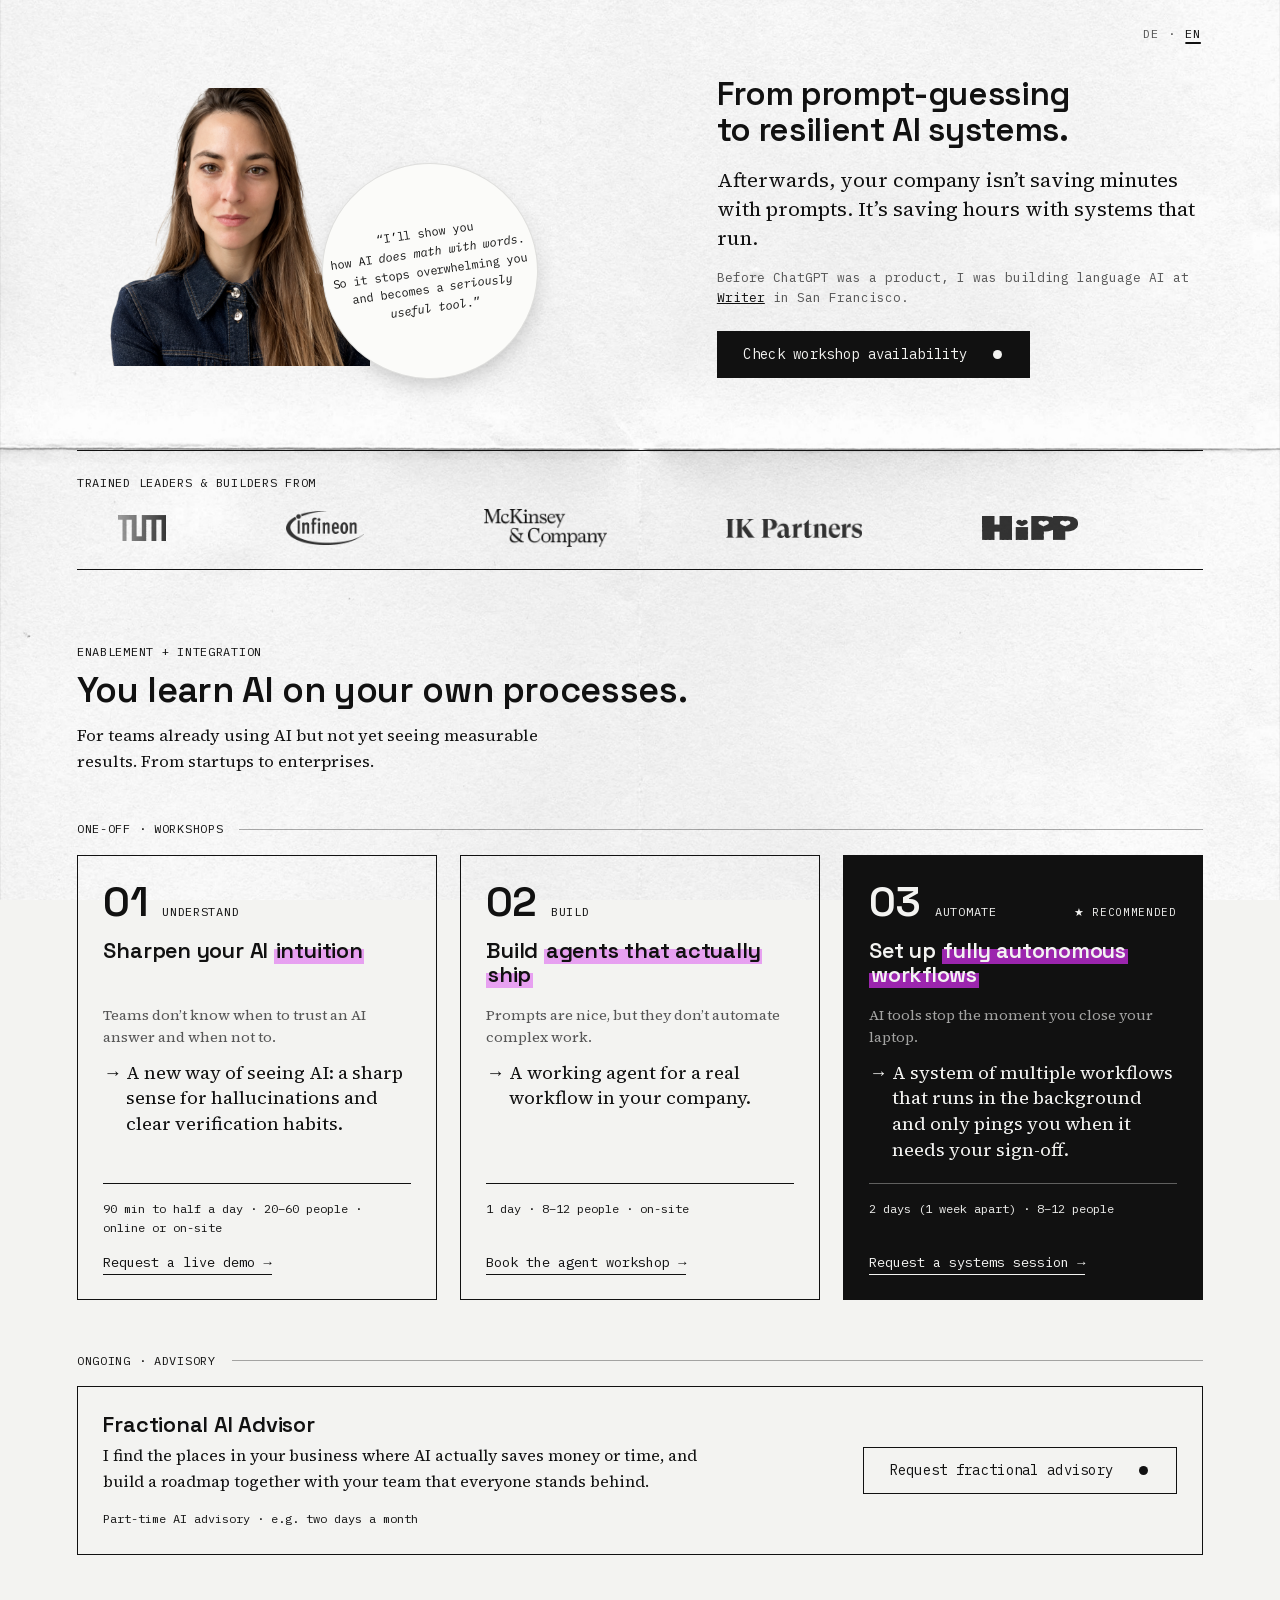
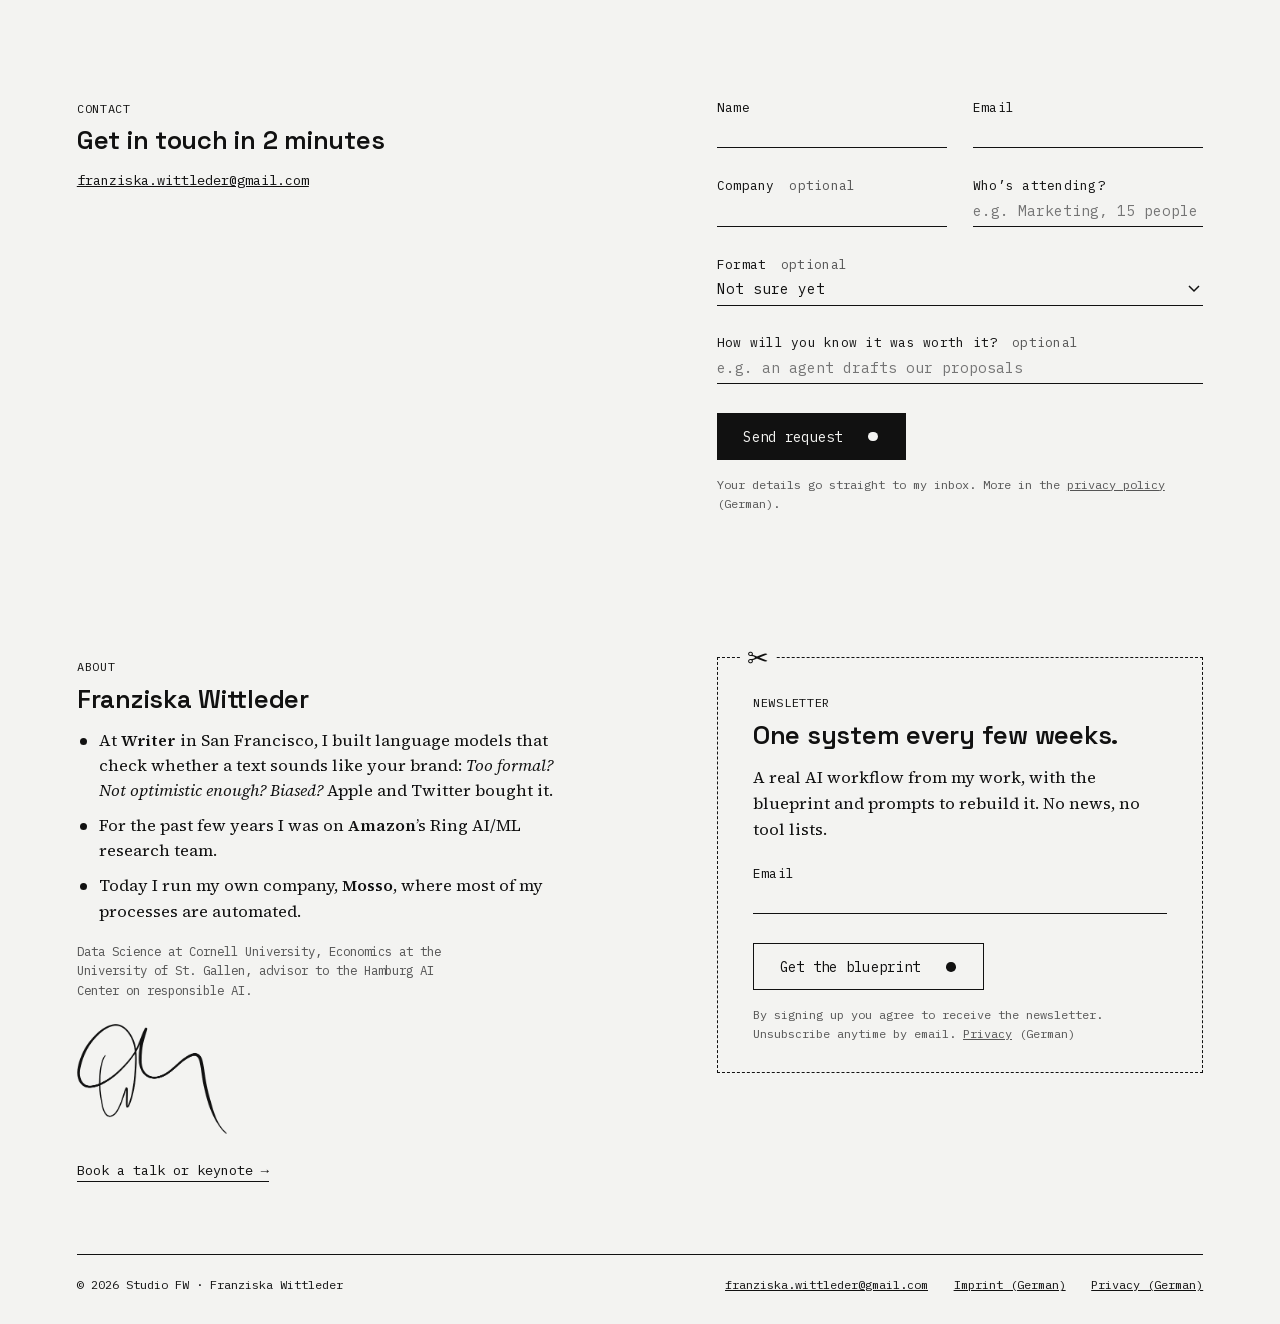
==== commit 697789ef: "EN-Sticker: seriously useful tool Co-Authored-By: Claude Opus 5.5 <noreply@anthropic.com>" ====
--- a/en/index.html
+++ b/en/index.html
@@ -27,7 +27,7 @@
           <div class="photo-box">
             <img src="../img/portrait.png?v=2" alt="Franziska Wittleder">
           </div>
-          <figcaption class="hero-quote"><span>“I’ll show you<br>how AI <em>does math with words</em>.<br>So it stops overwhelming you<br>and becomes a <em>seriously</em><br><em>good tool</em>.”</span></figcaption>
+          <figcaption class="hero-quote"><span>“I’ll show you<br>how AI <em>does math with words</em>.<br>So it stops overwhelming you<br>and becomes a <em>seriously</em><br><em>useful tool</em>.”</span></figcaption>
         </figure>
       </div>
       <div class="right">
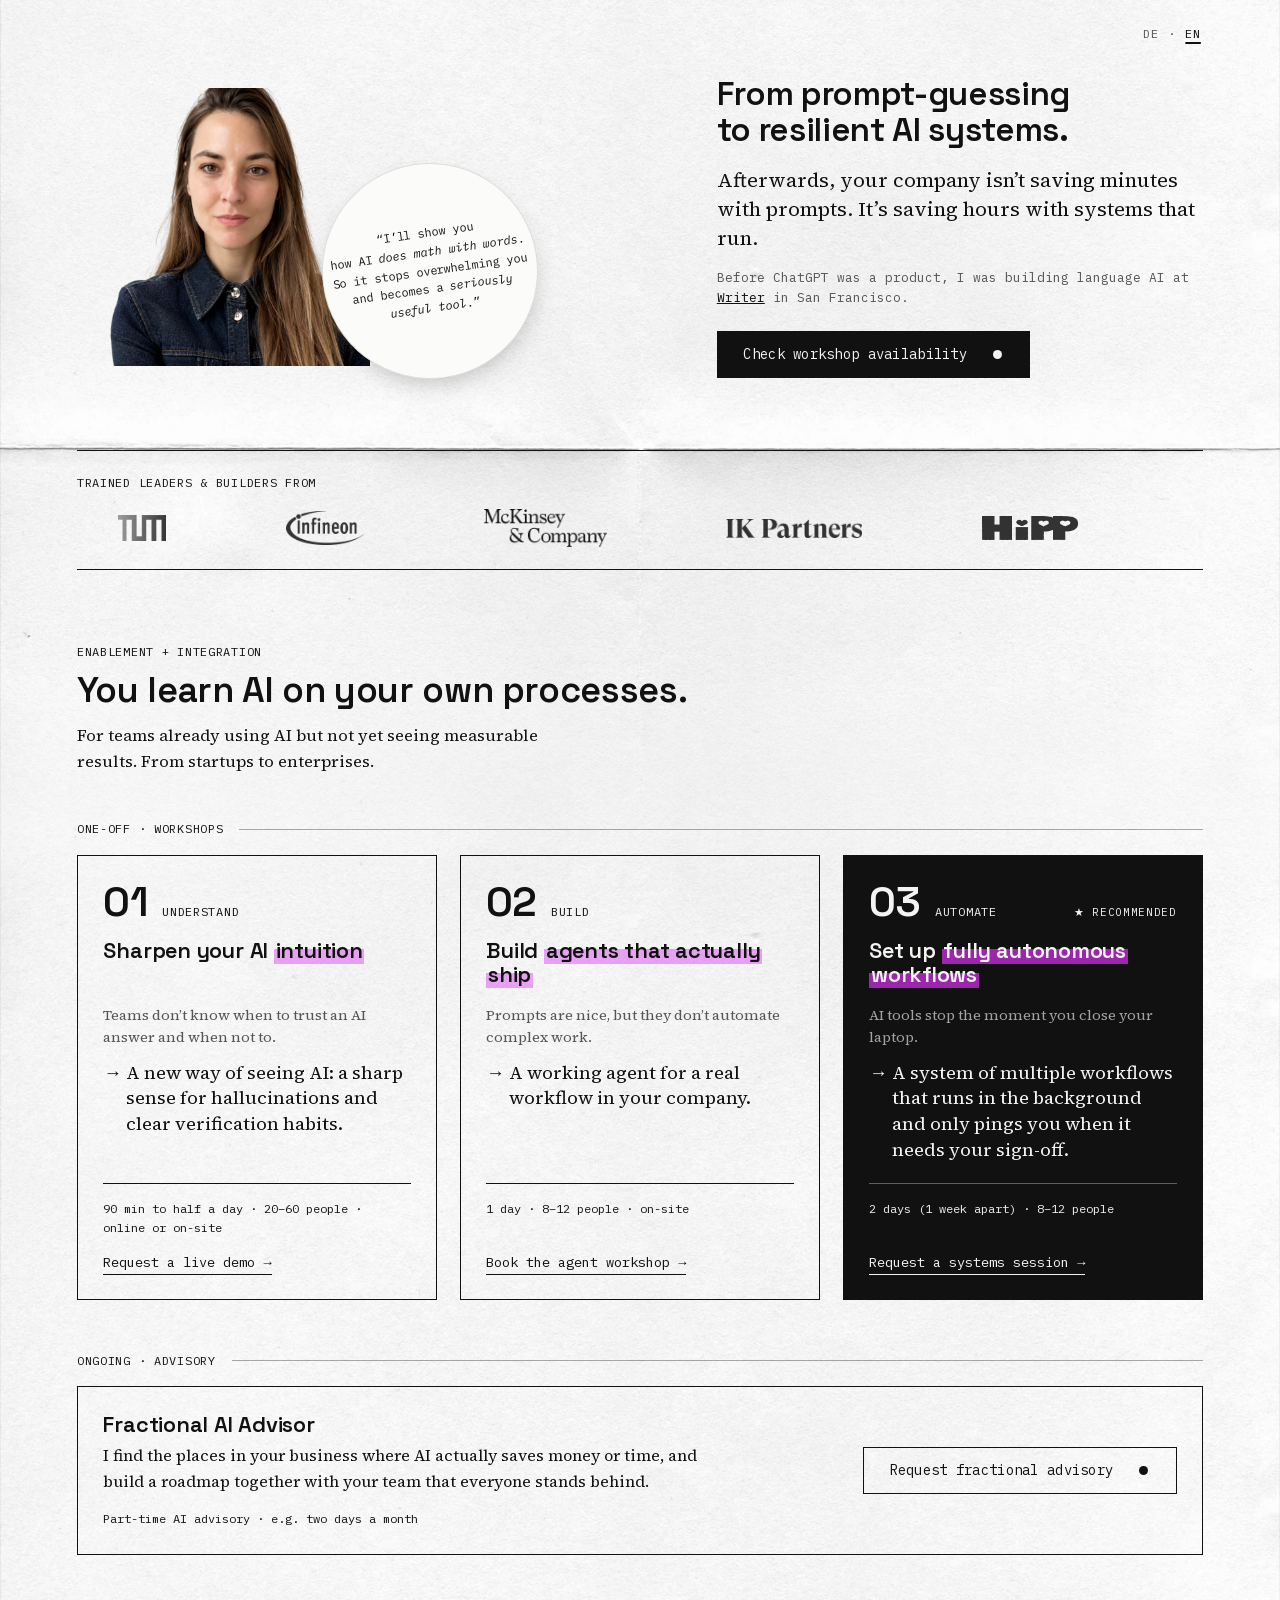
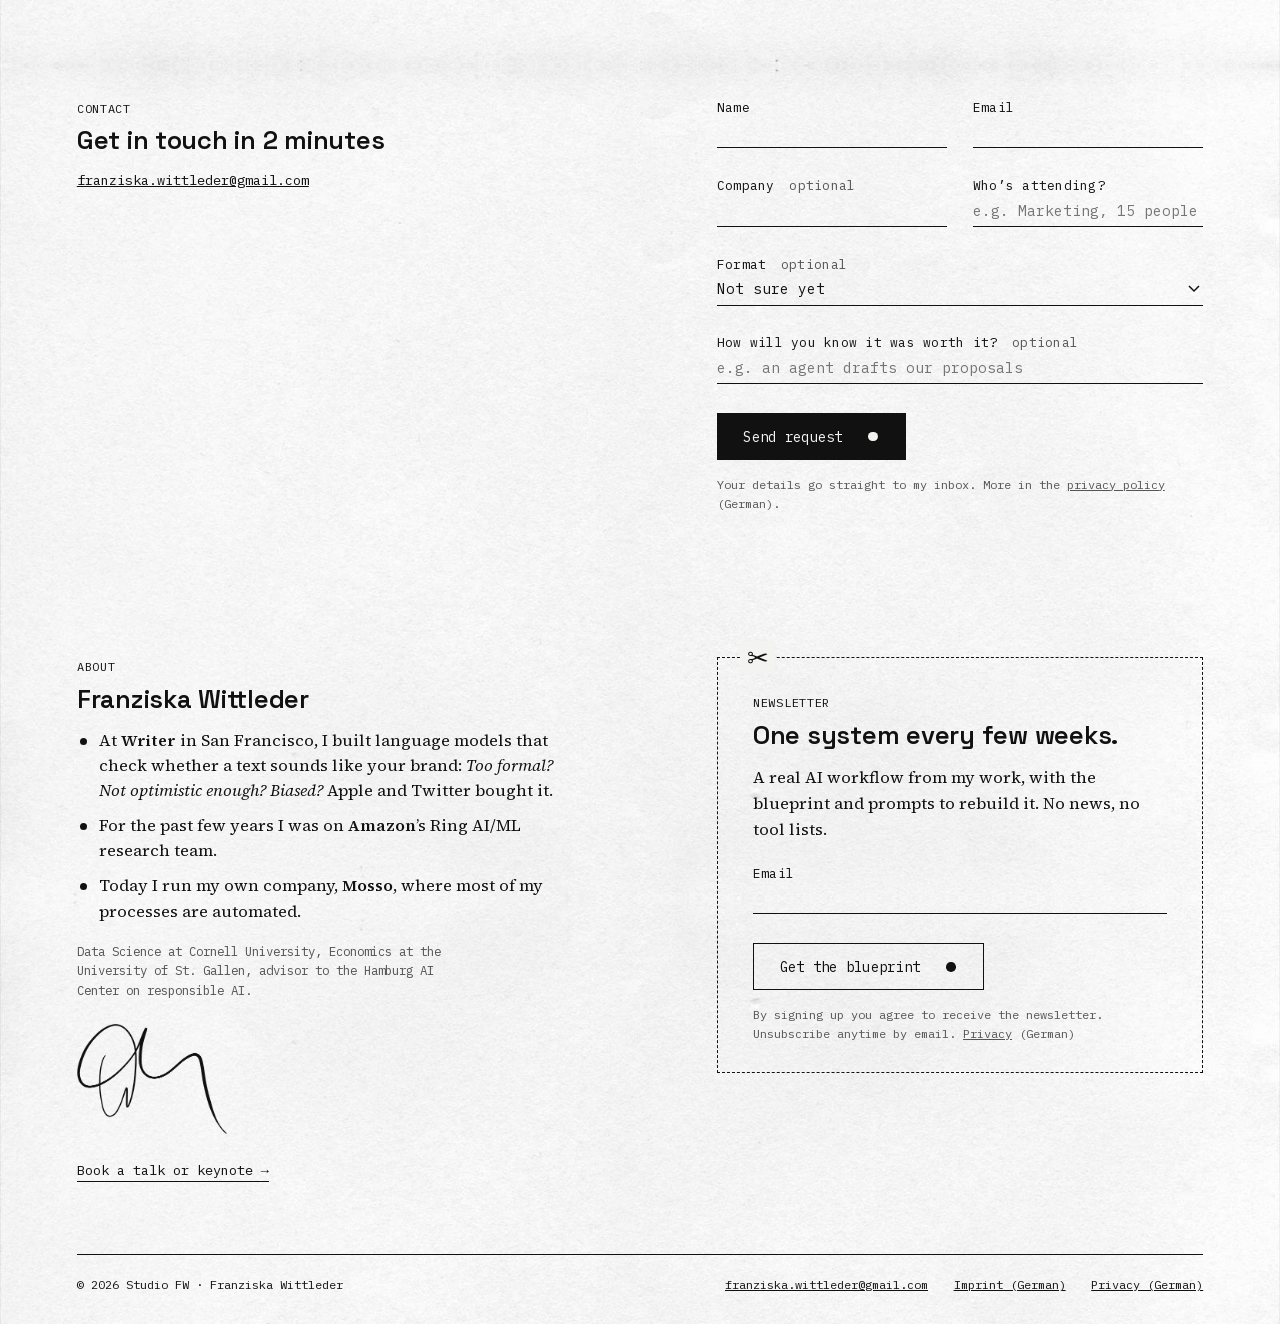
==== commit e880b8f7: "Hintergrund scrollt mit: Knick nur am Hero, darunter Papier ohne Knick Co-Authored-By: Claude Opus 5" ====
--- a/en/index.html
+++ b/en/index.html
@@ -9,7 +9,7 @@
   <link rel="alternate" hreflang="de" href="https://www.studio-fw.com/">
   <link rel="alternate" hreflang="en" href="https://www.studio-fw.com/en/">
   <link rel="alternate" hreflang="x-default" href="https://www.studio-fw.com/">
-  <link rel="stylesheet" href="../css/site.css?v=48">
+  <link rel="stylesheet" href="../css/site.css?v=49">
 </head>
 <body>
   <nav class="lang-switch" aria-label="Choose language">
--- a/css/site.css
+++ b/css/site.css
@@ -87,21 +87,30 @@
 html { scroll-behavior: smooth; }
 
 body {
+  position: relative;
   min-height: 100vh;
-  background-color: var(--paper);
+  /* Papier ohne Knick läuft über die ganze Seite und scrollt mit */
+  background: var(--paper) url("../img/paper-textur.jpg") center top / 100% auto repeat-y;
   font-family: "IBM Plex Mono", ui-monospace, Menlo, monospace;
   color: var(--ink);
   overflow-x: hidden;
 }
 
-/* Papier-Foto hochkant: Knick liegt waagerecht in der Mitte */
+/* Papier-Foto hochkant: Knick waagerecht auf halber Höhe des ersten Bildschirms.
+   Scrollt mit weg und läuft unten weich ins Papier ohne Knick aus. */
 body::before {
   content: "";
-  position: fixed;
-  inset: 0;
+  position: absolute;
+  top: 0;
+  left: 0;
+  right: 0;
+  height: 100vh;
+  height: 100svh;
   pointer-events: none;
   z-index: 0;
   background: url("../img/paper-hoch.jpg") center / cover no-repeat;
+  -webkit-mask-image: linear-gradient(to bottom, #000 75%, transparent);
+          mask-image: linear-gradient(to bottom, #000 75%, transparent);
 }
 
 main {
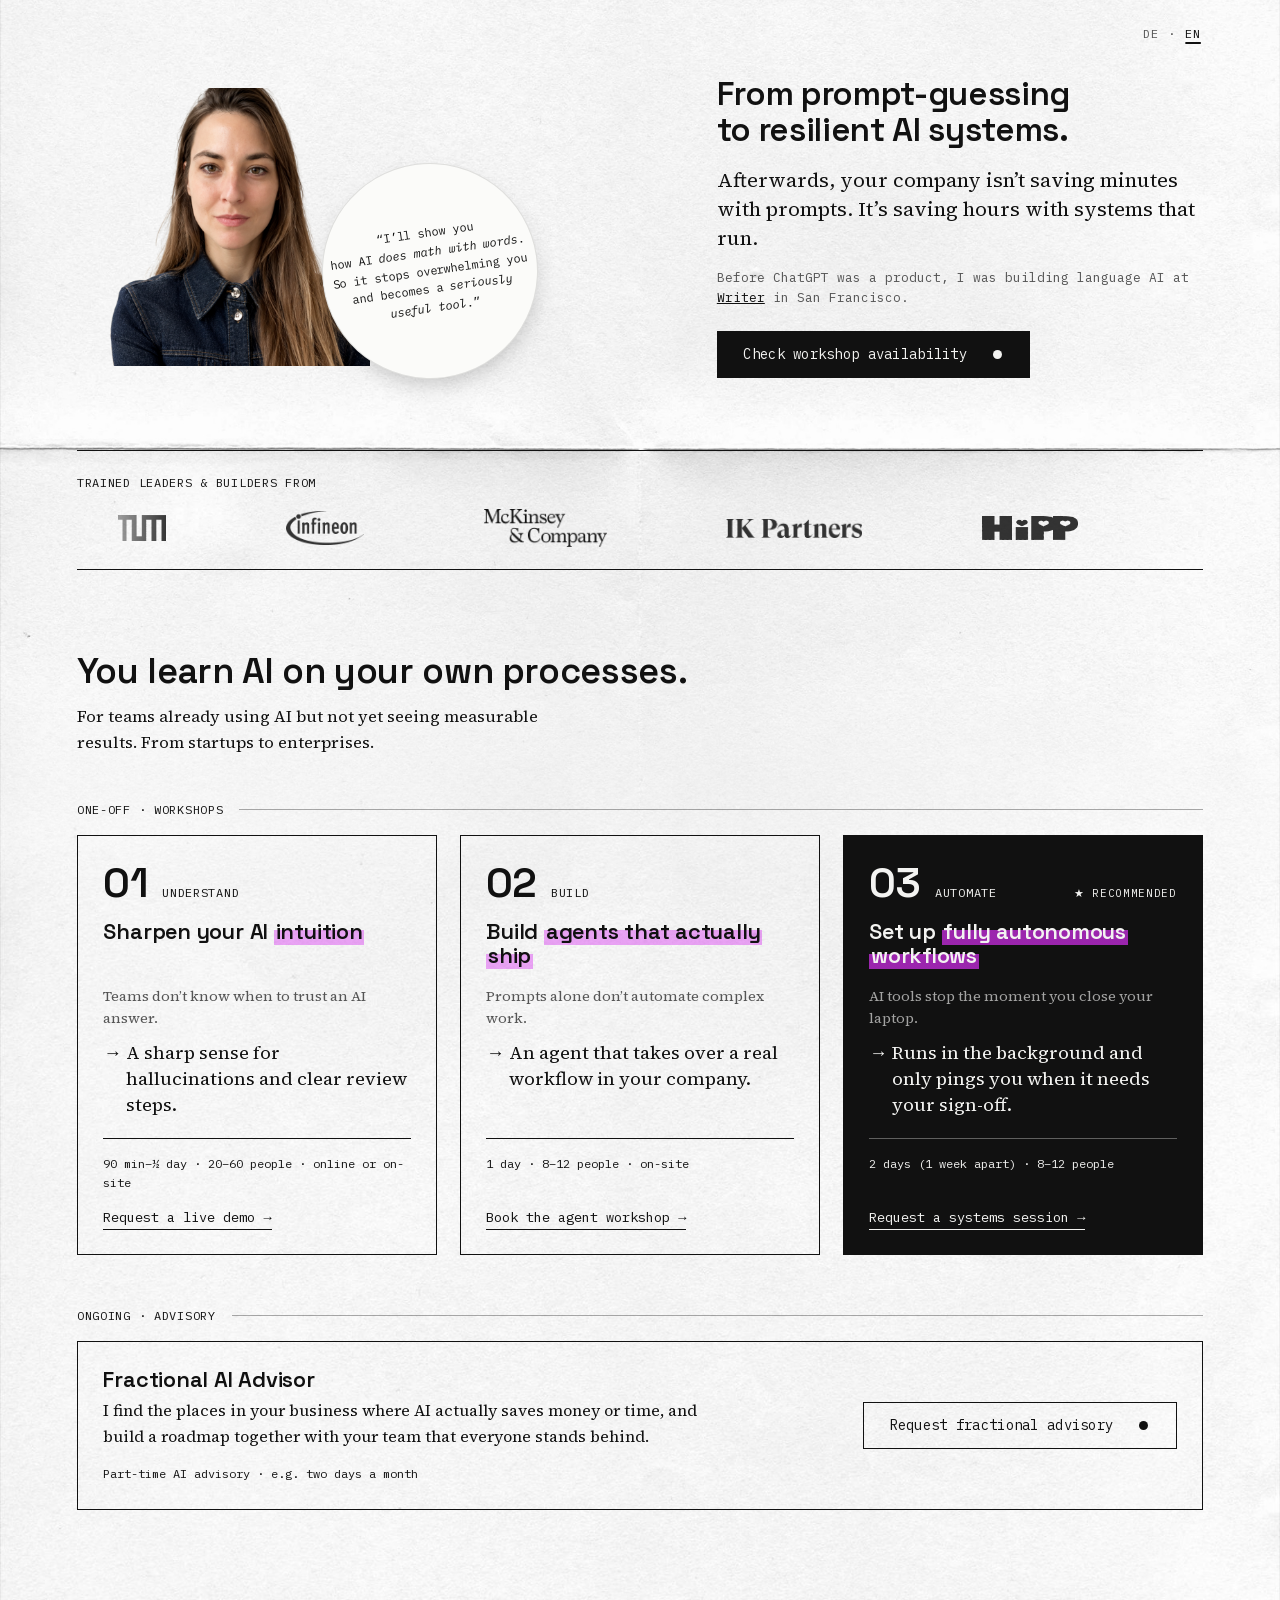
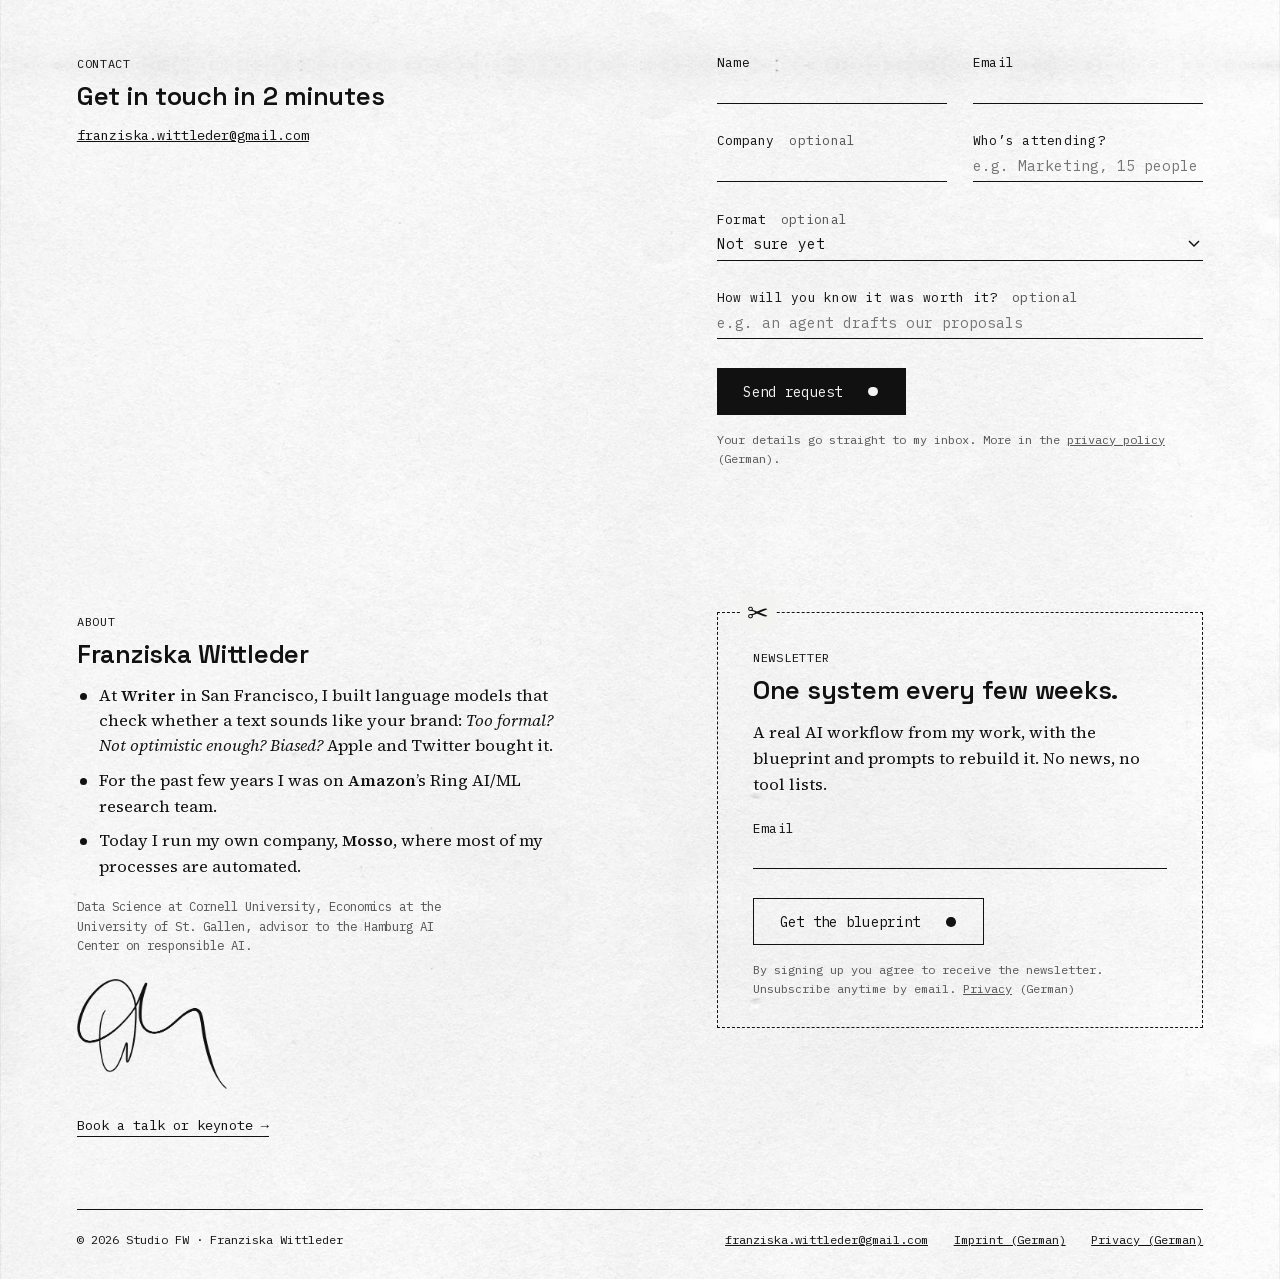
==== commit 3bb8d17c: "Phasen-Karten gekürzt, Label Enablement + Integration entfernt (DE/EN) Co-Authored-By: Claude Opus 5" ====
--- a/en/index.html
+++ b/en/index.html
@@ -69,7 +69,6 @@
     <!-- Framework -->
     <section id="framework">
       <div class="framework-head">
-        <p class="label">Enablement + Integration</p>
         <h2>You learn AI on your own processes.</h2>
         <p class="for-whom">For teams already using AI but not yet seeing measurable results. From startups to enterprises.</p>
       </div>
@@ -79,17 +78,17 @@
       <article class="phase">
         <p class="phase-num"><span class="num">01</span><span class="verb">Understand</span></p>
         <h3>Sharpen your AI <mark class="hl">intuition</mark></h3>
-        <p class="before">Teams don’t know when to trust an AI answer and when not to.</p>
-        <p class="after">A new way of seeing AI: a sharp sense for hallucinations and clear verification habits.</p>
-        <p class="facts">90 min to half a day · 20–60 people · online or on-site</p>
+        <p class="before">Teams don’t know when to trust an AI answer.</p>
+        <p class="after">A sharp sense for hallucinations and clear review steps.</p>
+        <p class="facts">90 min–½ day · 20–60 people · online or on-site</p>
         <a class="phase-link" href="#anfrage" data-format="phase1">Request a live demo →</a>
       </article>
 
       <article class="phase">
         <p class="phase-num"><span class="num">02</span><span class="verb">Build</span></p>
         <h3>Build <mark class="hl">agents that actually ship</mark></h3>
-        <p class="before">Prompts are nice, but they don’t automate complex work.</p>
-        <p class="after">A working agent for a real workflow in your company.</p>
+        <p class="before">Prompts alone don’t automate complex work.</p>
+        <p class="after">An agent that takes over a real workflow in your company.</p>
         <p class="facts">1 day · 8–12 people · on-site</p>
         <a class="phase-link" href="#anfrage" data-format="phase2">Book the agent workshop →</a>
       </article>
@@ -98,7 +97,7 @@
         <p class="phase-num"><span class="num">03</span><span class="verb">Automate</span><span class="badge">★ Recommended</span></p>
         <h3>Set up <mark class="hl">fully autonomous workflows</mark></h3>
         <p class="before">AI tools stop the moment you close your laptop.</p>
-        <p class="after">A system of multiple workflows that runs in the background and only pings you when it needs your sign-off.</p>
+        <p class="after">Runs in the background and only pings you when it needs your sign-off.</p>
         <p class="facts">2 days (1 week apart) · 8–12 people</p>
         <a class="phase-link" href="#anfrage" data-format="phase3">Request a systems session →</a>
       </article>
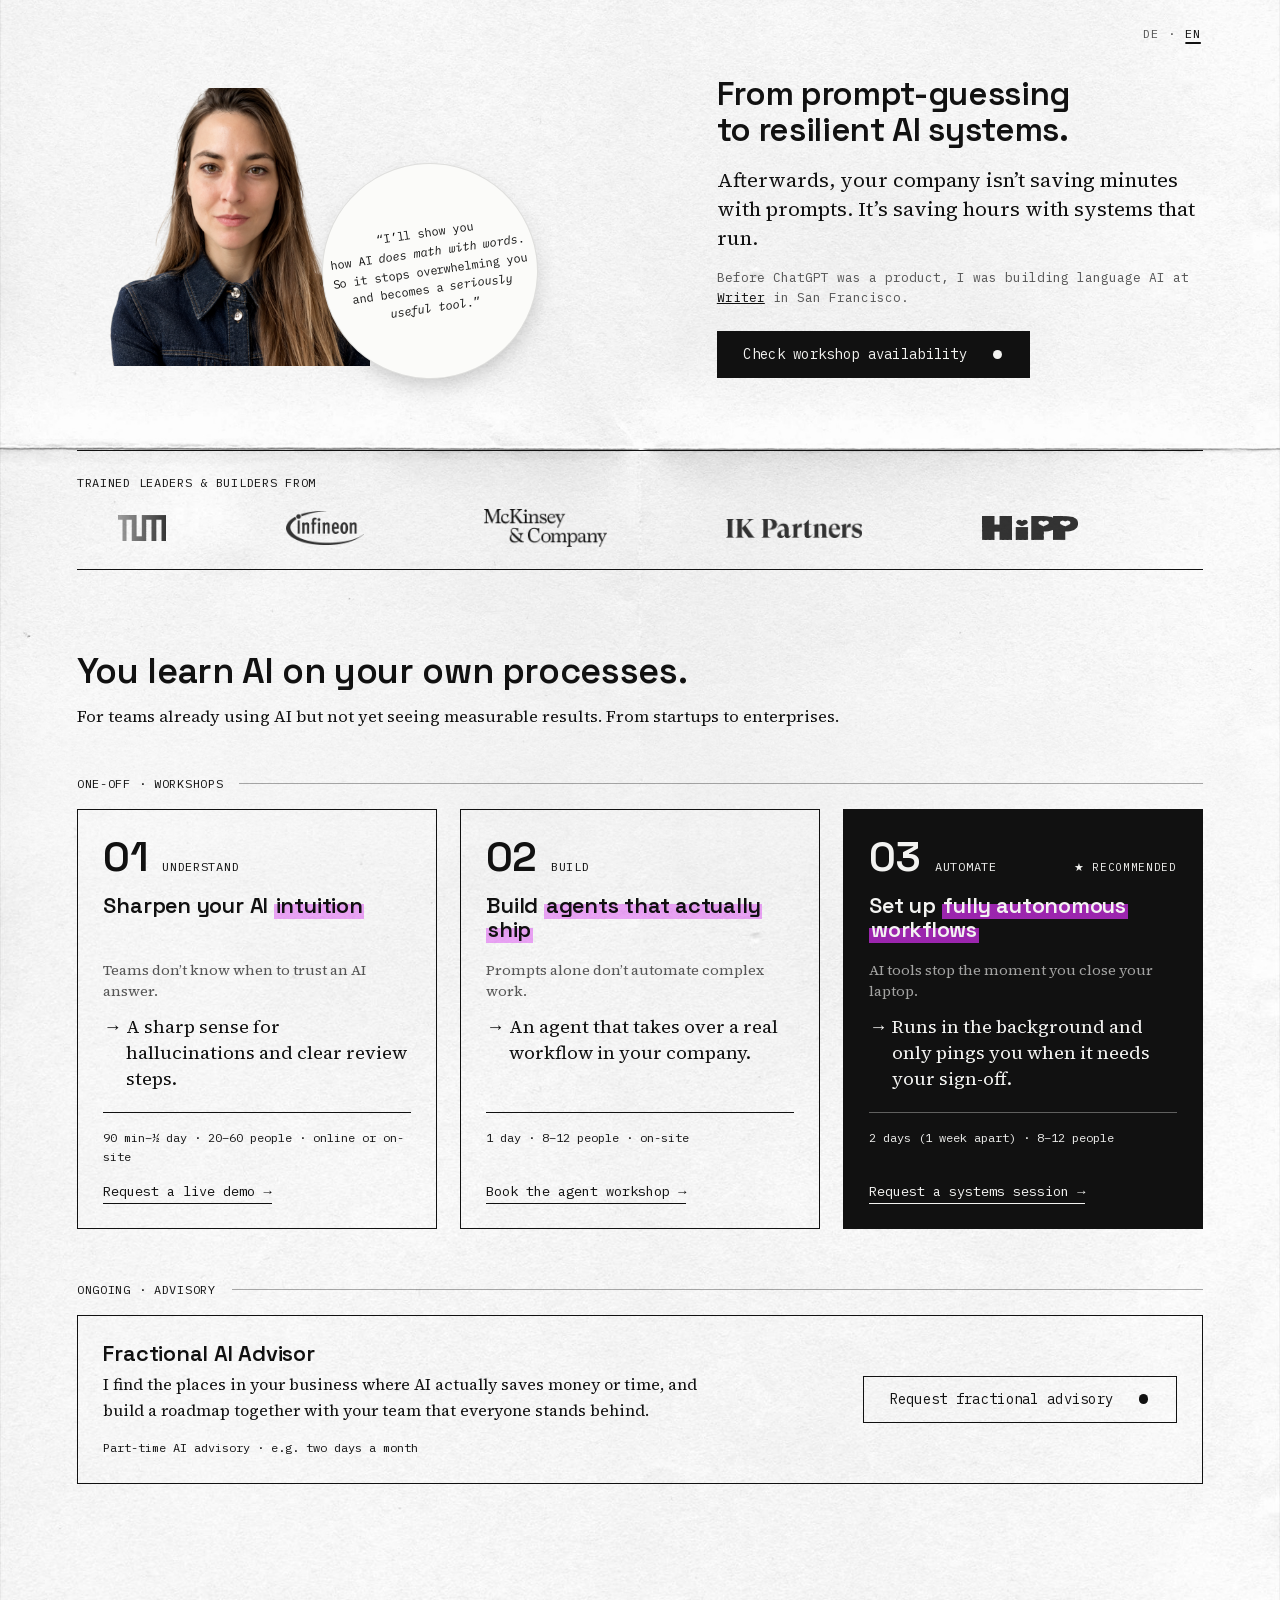
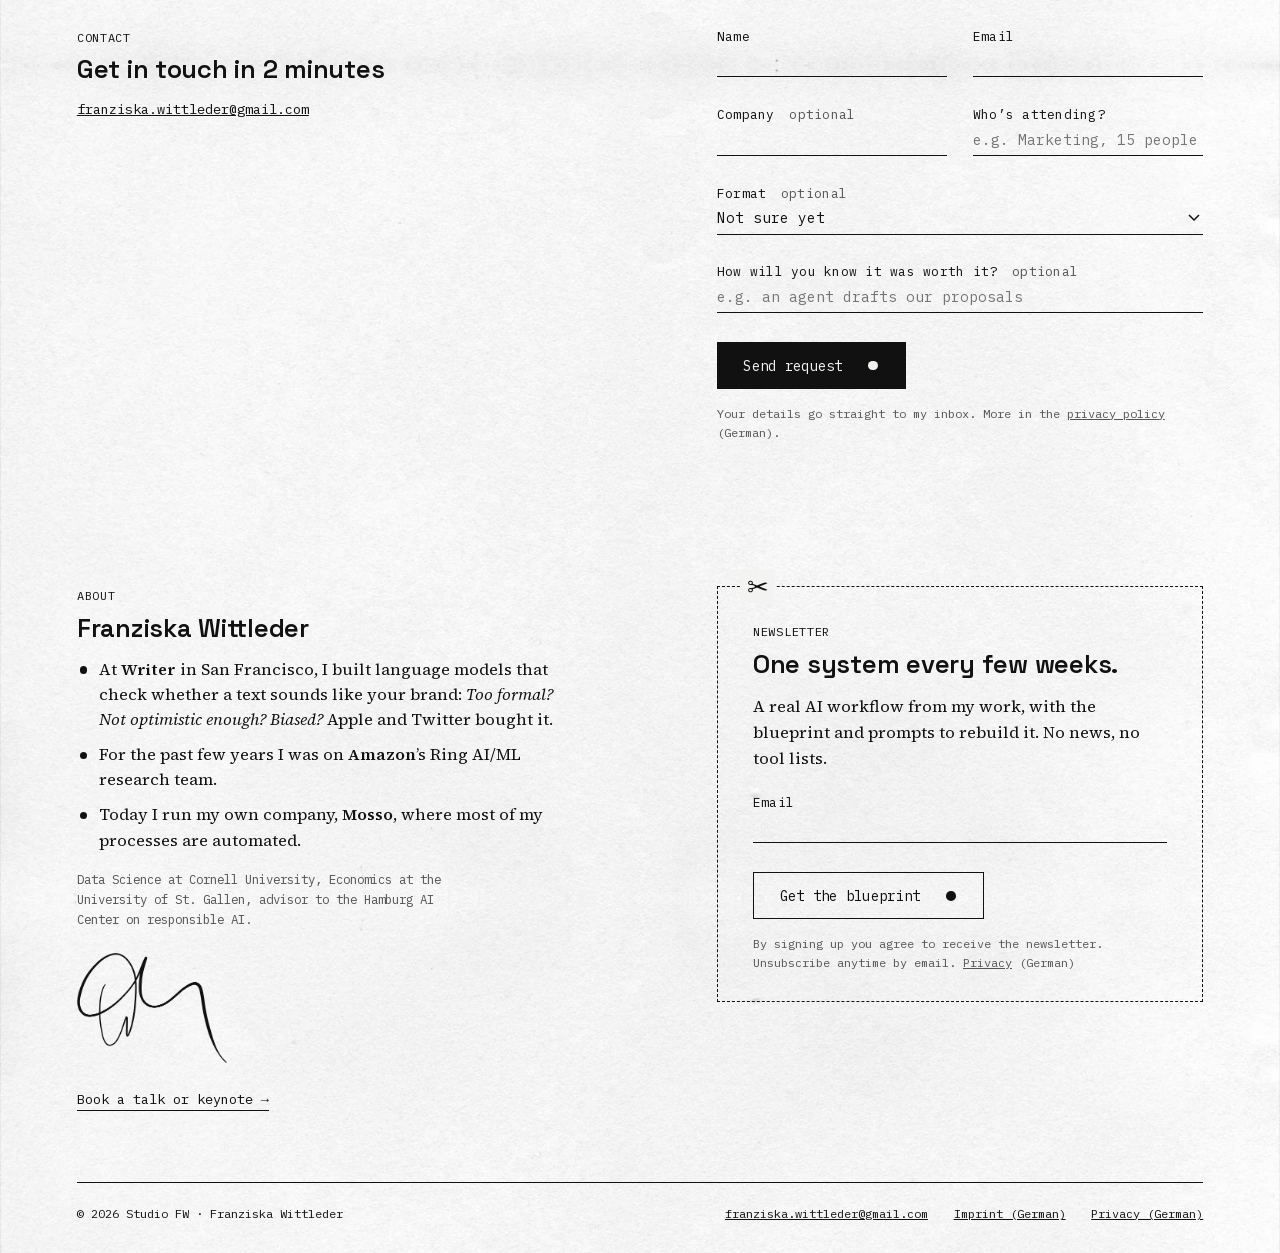
==== commit 2a209cd0: "Zielgruppen-Zeile in einer Zeile Co-Authored-By: Claude Opus 5.5 <noreply@anthropic.com>" ====
--- a/en/index.html
+++ b/en/index.html
@@ -9,7 +9,7 @@
   <link rel="alternate" hreflang="de" href="https://www.studio-fw.com/">
   <link rel="alternate" hreflang="en" href="https://www.studio-fw.com/en/">
   <link rel="alternate" hreflang="x-default" href="https://www.studio-fw.com/">
-  <link rel="stylesheet" href="../css/site.css?v=49">
+  <link rel="stylesheet" href="../css/site.css?v=50">
 </head>
 <body>
   <nav class="lang-switch" aria-label="Choose language">
--- a/css/site.css
+++ b/css/site.css
@@ -549,7 +549,7 @@
 
 .for-whom {
   margin-top: 0.8rem;
-  max-width: 54ch;
+  max-width: none;
 }
 
 /* Kernbegriffe in den Phasen-Titeln: Marker in Pflaume */
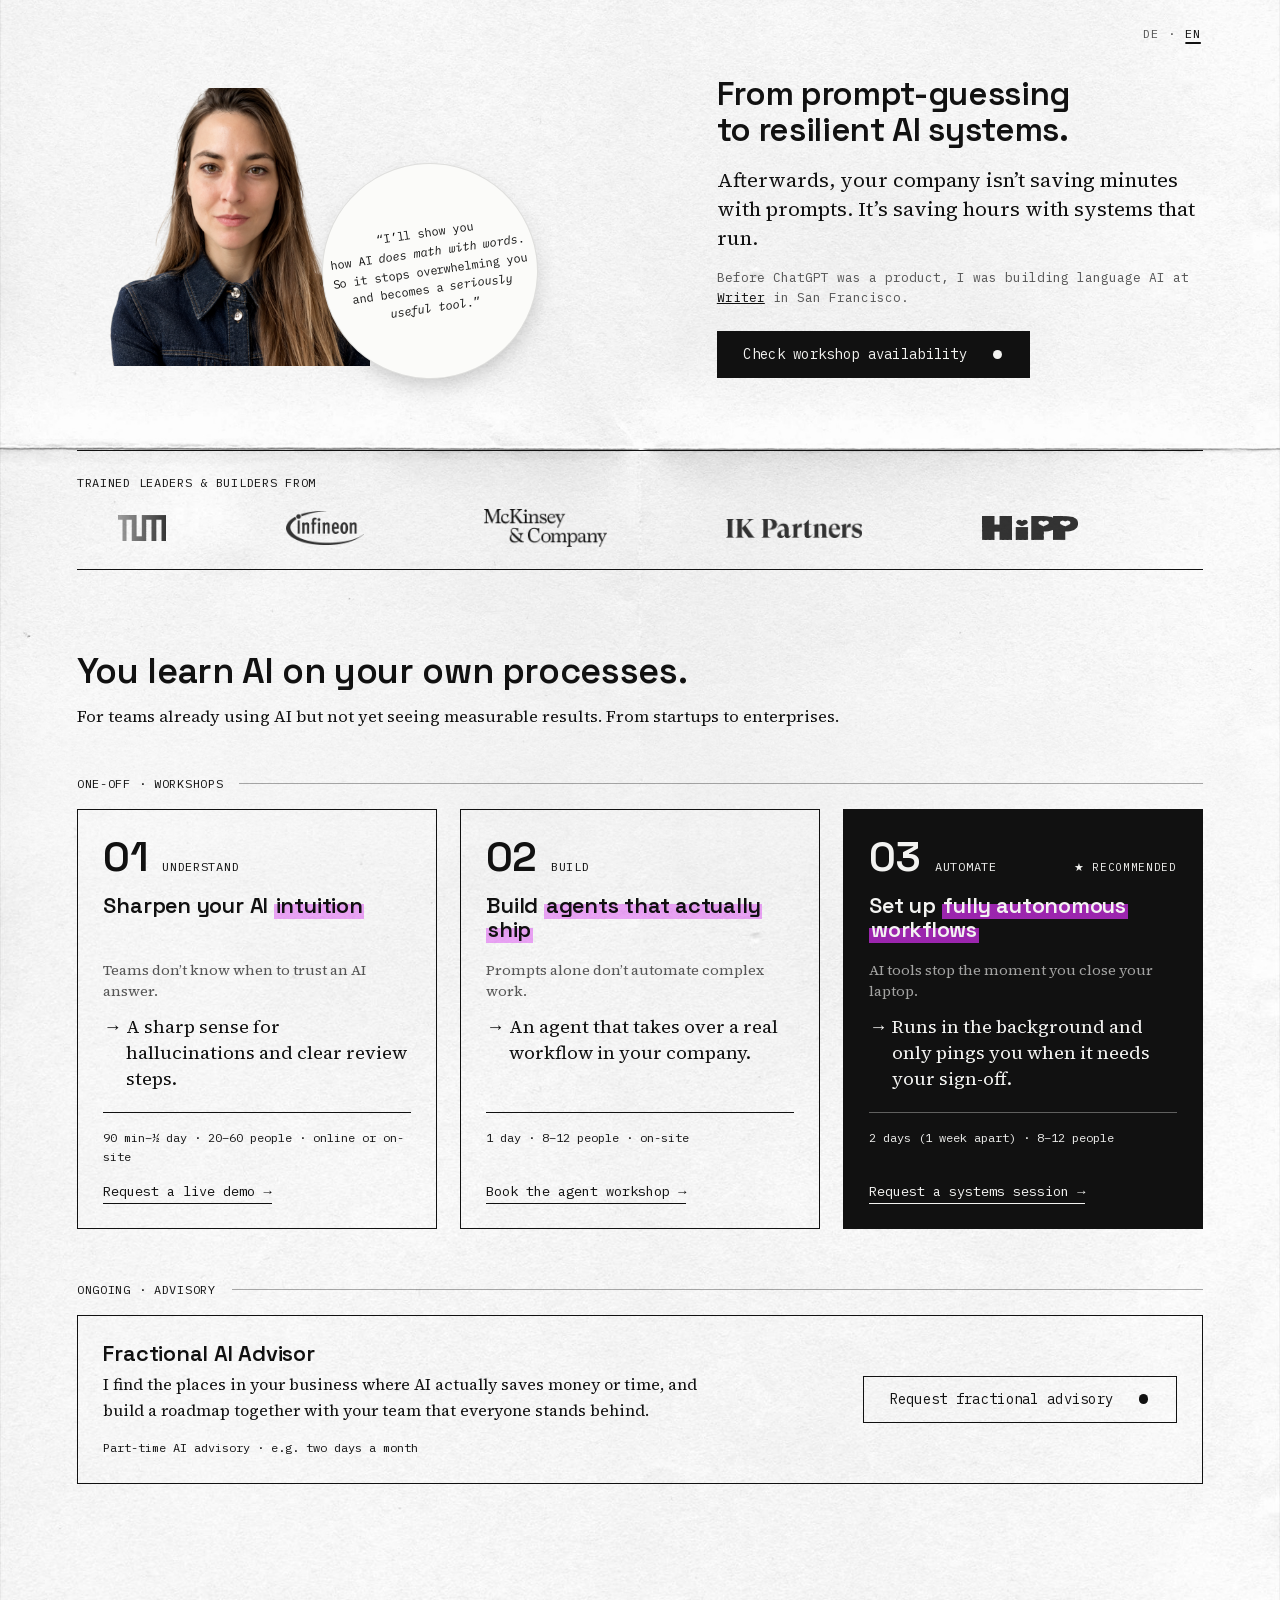
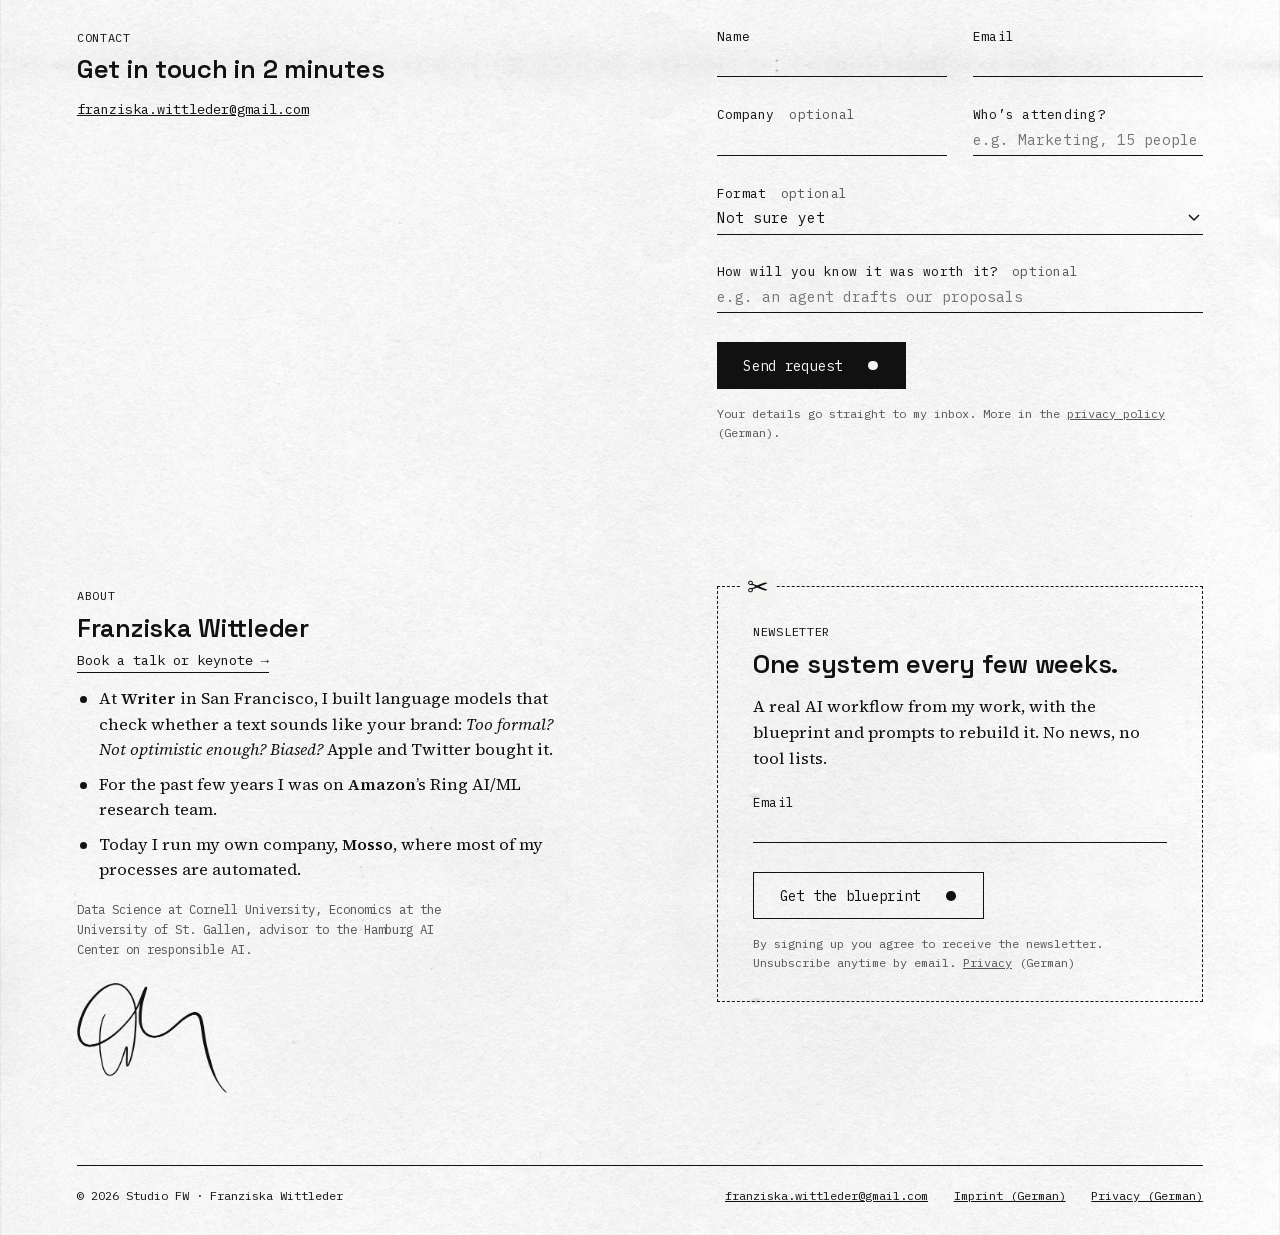
==== commit a9fb1c52: "Keynote-Link direkt unter den Namen im Über-Block Co-Authored-By: Claude Opus 5.5 <noreply@anthropic" ====
--- a/en/index.html
+++ b/en/index.html
@@ -9,7 +9,7 @@
   <link rel="alternate" hreflang="de" href="https://www.studio-fw.com/">
   <link rel="alternate" hreflang="en" href="https://www.studio-fw.com/en/">
   <link rel="alternate" hreflang="x-default" href="https://www.studio-fw.com/">
-  <link rel="stylesheet" href="../css/site.css?v=50">
+  <link rel="stylesheet" href="../css/site.css?v=51">
 </head>
 <body>
   <nav class="lang-switch" aria-label="Choose language">
@@ -171,6 +171,7 @@
       <div class="about">
         <p class="label">About</p>
         <h2 style="margin-top:0.6rem">Franziska Wittleder</h2>
+        <p class="about-links"><a class="phase-link" href="#anfrage" data-format="talk">Book a talk or keynote →</a></p>
         <ul class="about-list">
           <li>At <strong>Writer</strong> in San Francisco, I built language models that check whether a text sounds like your brand: <em>Too formal? Not optimistic enough? Biased?</em> Apple and Twitter bought it.</li>
           <li>For the past few years I was on <strong>Amazon</strong>’s Ring AI/ML research team.</li>
@@ -178,7 +179,6 @@
         </ul>
         <p class="about-small">Data Science at Cornell University, Economics at the University of St. Gallen, advisor to the Hamburg AI Center on responsible AI.</p>
         <img class="signature" src="../img/unterschrift.png" alt="Signature of Franziska Wittleder">
-        <p class="about-links"><a class="phase-link" href="#anfrage" data-format="talk">Book a talk or keynote →</a></p>
       </div>
 
       <!-- Newsletter as a cut-out coupon -->
--- a/css/site.css
+++ b/css/site.css
@@ -651,7 +651,7 @@
 }
 
 .about-links {
-  margin-top: 1.6rem;
+  margin-top: 0.5rem;
   font-family: var(--mono);
   font-size: 0.85rem;
 }
